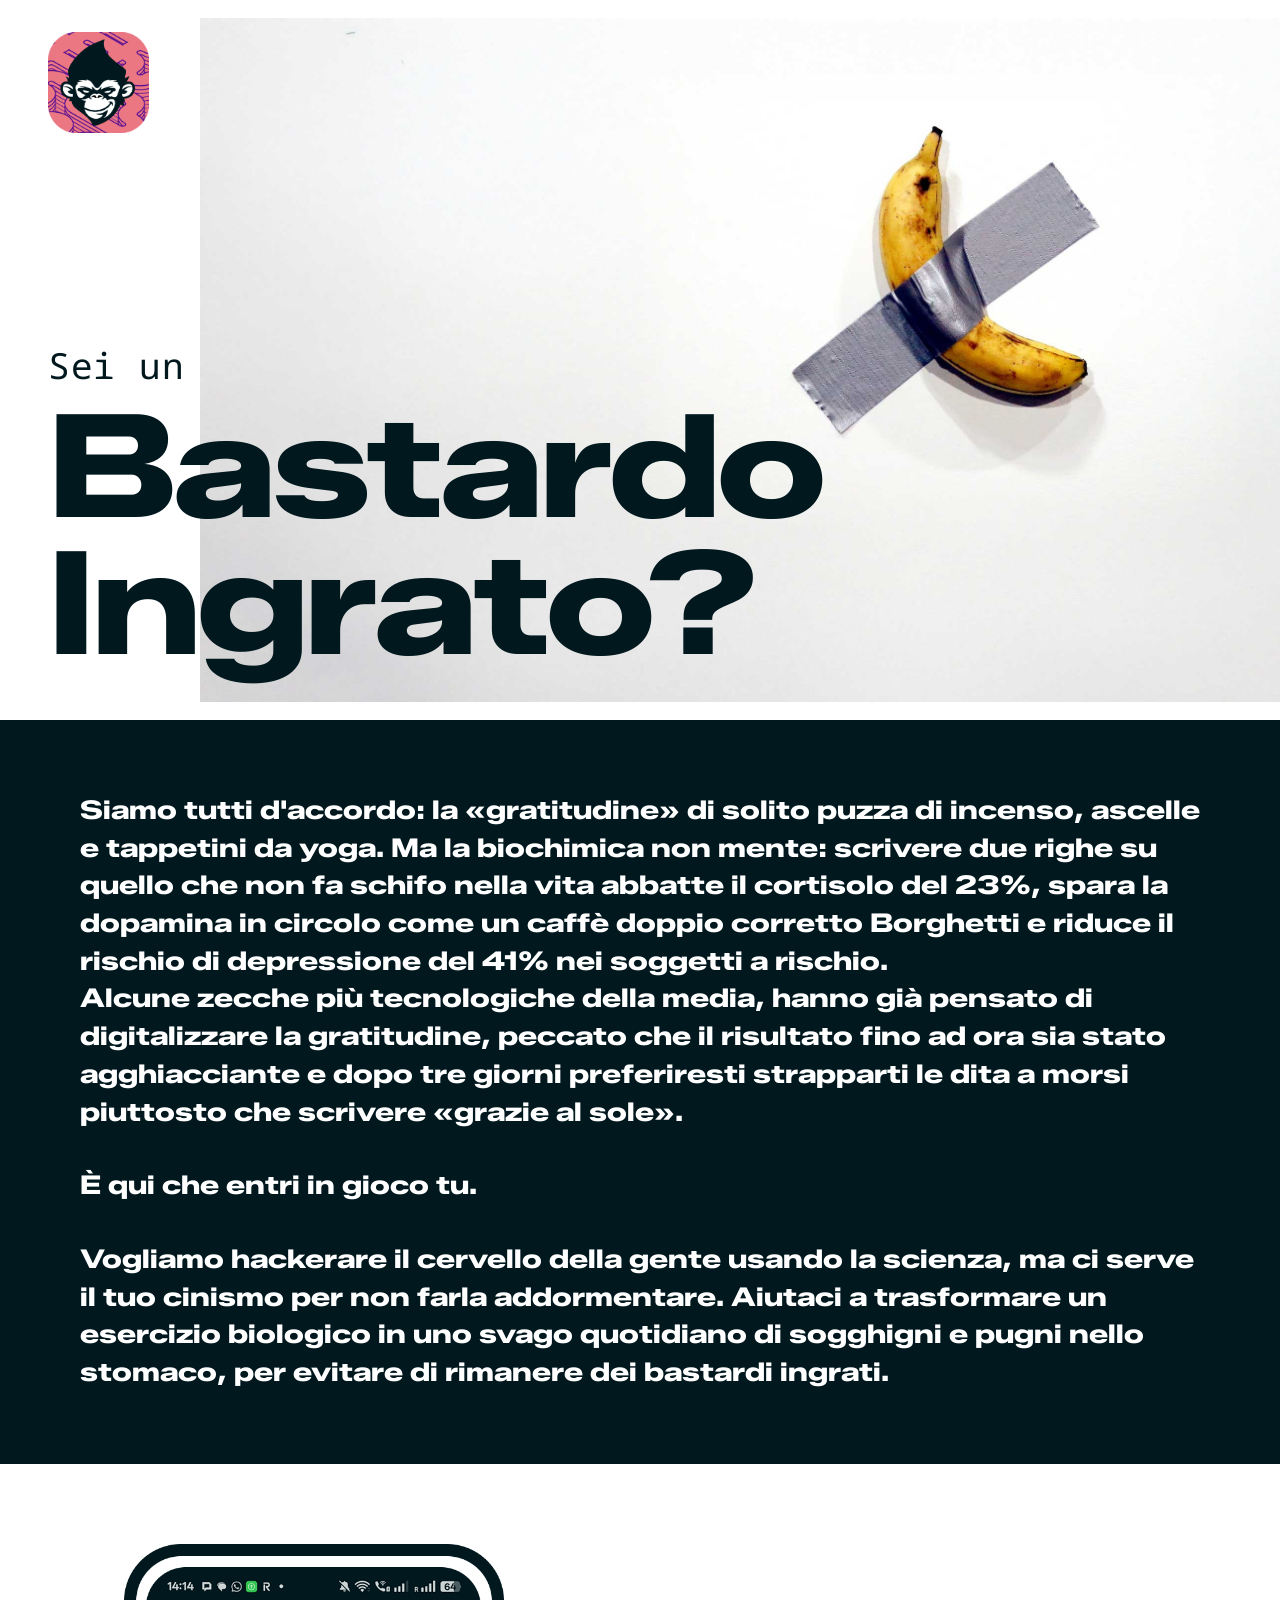
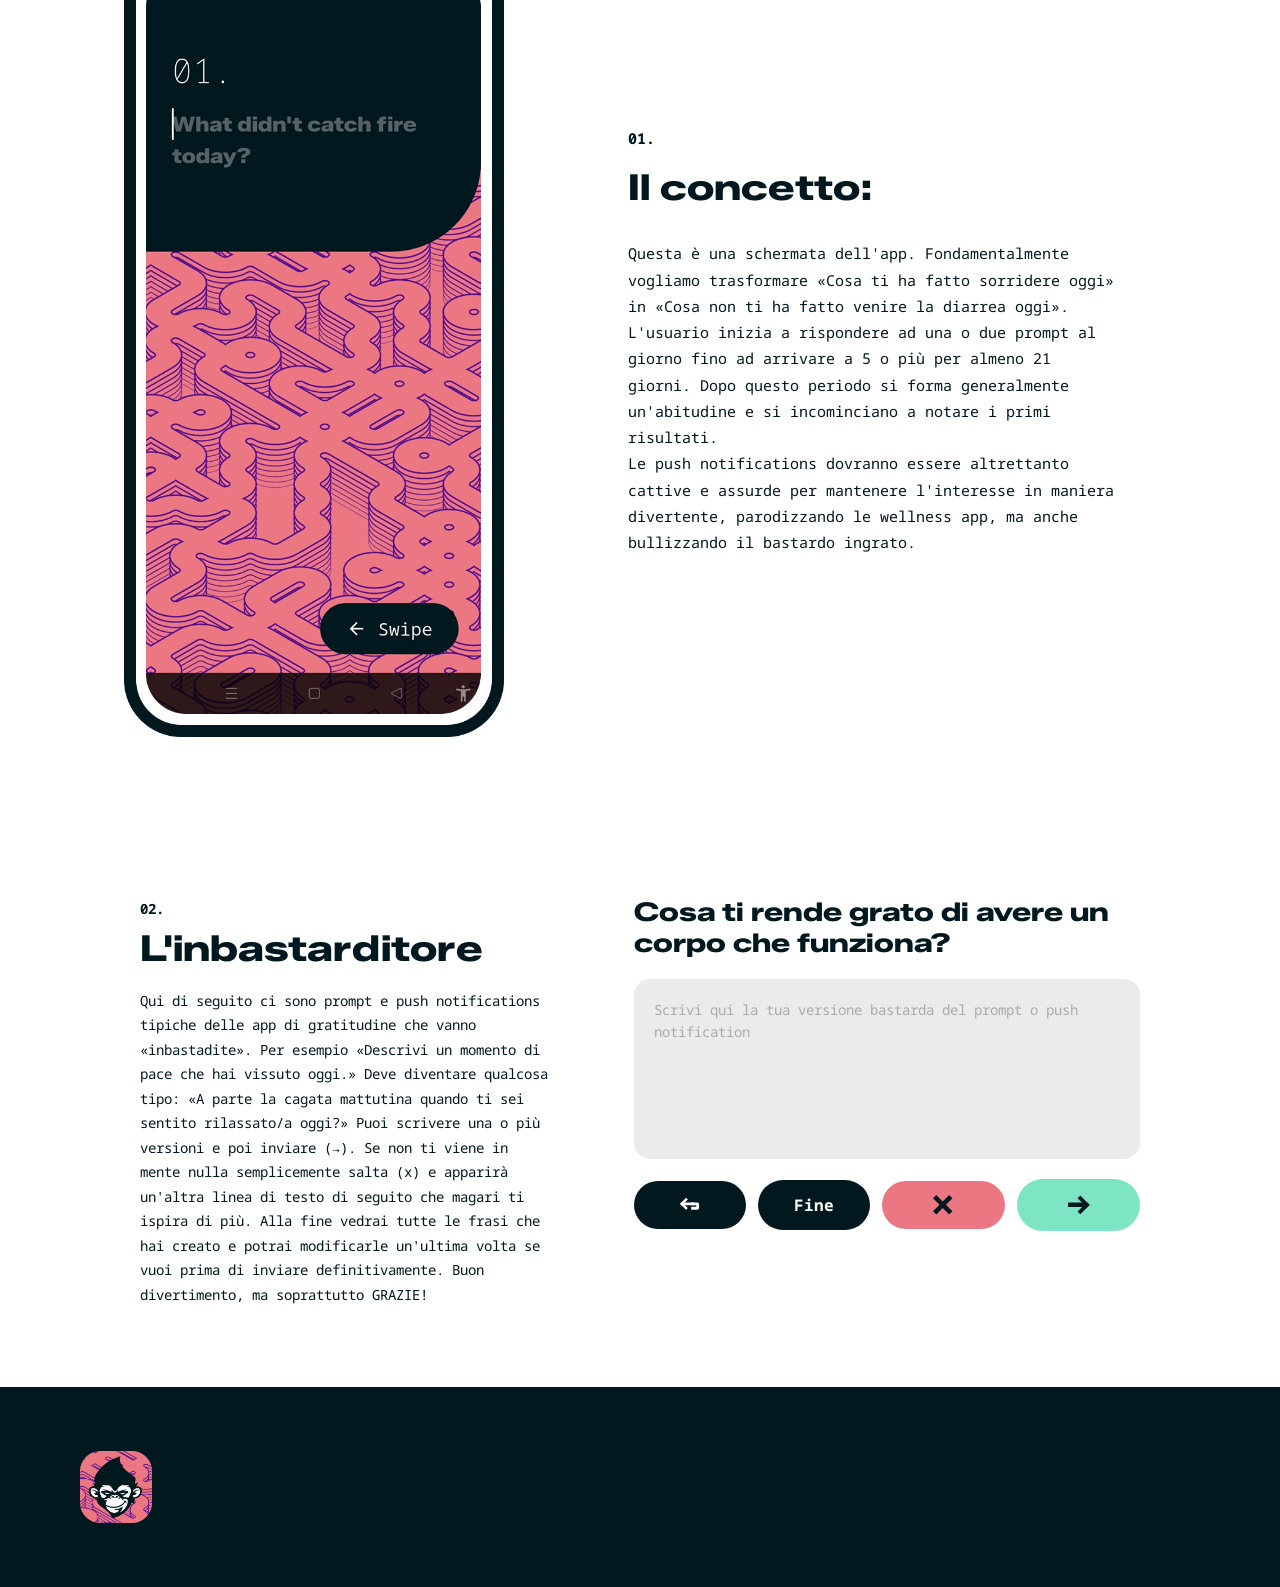
==== bastard/index.html @ b3171bf8 "Increase mobile hero copy size by 25% Co-Authored-By: Claude Sonnet 4.6 <noreply@anthropic.com>" ====
<!DOCTYPE html>
<html lang="it">
<head>
    <meta charset="UTF-8">
    <meta name="viewport" content="width=device-width, initial-scale=1.0">
    <title>Bastardo Ingrato</title>
    <meta name="description" content="Sei un Bastardo Ingrato? Scopri l'app che hackera la gratitudine.">
    <style>
        @font-face {
            font-family: 'ZalandoSansExpanded';
            src: url('assets/fonts/ZalandoSansExpanded-ExtraBold.ttf') format('truetype');
            font-weight: 800;
            font-style: normal;
            font-display: swap;
        }

        @font-face {
            font-family: 'NotoSansMono';
            src: url('assets/fonts/NotoSansMono-Variable.ttf') format('truetype');
            font-weight: 100 900;
            font-style: normal;
            font-display: swap;
        }

        *, *::before, *::after {
            margin: 0;
            padding: 0;
            box-sizing: border-box;
        }

        :root {
            --white: #ffffff;
            --dark: #00181e;
            --pink: #eb7783;
            --mint: #7de4c4;
            --purple: #530b92;
            --font-headline: 'ZalandoSansExpanded', 'Arial Black', sans-serif;
            --font-body: 'NotoSansMono', 'Courier New', monospace;
        }

        html {
            font-size: 16px;
            -webkit-font-smoothing: antialiased;
            -moz-osx-font-smoothing: grayscale;
        }

        body {
            font-family: var(--font-body);
            font-weight: 400;
            line-height: 1.6;
            color: var(--dark);
            background: var(--white);
        }

        /* Hero section — full-width banana background */
        .hero {
            position: relative;
            width: 100%;
            aspect-ratio: 16 / 9;
            max-height: 100vh;
            background: var(--white);
            display: flex;
            flex-direction: column;
            justify-content: space-between;
            overflow: hidden;
        }

        .hero-banana {
            position: absolute;
            top: 50%;
            right: 0;
            transform: translateY(-50%);
            height: 95%;
            width: auto;
            object-fit: contain;
            z-index: 1;
        }

        .hero-logo {
            position: relative;
            z-index: 2;
            padding: 32px 48px;
        }

        .logo-icon {
            width: 101px;
            height: 101px;
        }

        .hero-text {
            position: relative;
            z-index: 2;
            padding: 0 48px 48px;
        }

        .hero-text .subtitle {
            font-family: var(--font-body);
            font-size: 36px;
            font-weight: 400;
            letter-spacing: 0.02em;
            margin-bottom: 4px;
            color: var(--dark);
        }

        .hero-text h1 {
            font-family: var(--font-headline);
            font-weight: 800;
            font-size: 144px;
            line-height: 0.95;
            letter-spacing: -0.02em;
            color: var(--dark);
        }

        /* Body text */
        .body-text {
            padding: 72px 80px;
            background: var(--dark);
        }

        .body-text p {
            font-family: var(--font-headline);
            font-size: 26px;
            font-weight: 800;
            line-height: 1.45;
            margin-bottom: 0;
            color: var(--white);
        }

        .body-text p + p {
            margin-top: 0;
        }

        .body-text p.spacer-before {
            margin-top: 36px;
        }

        /* Phone + Concept */
        .phone-concept {
            display: grid;
            grid-template-columns: 45fr 55fr;
            column-gap: 80px;
            padding: 80px;
            align-items: center;
            background: var(--white);
        }

        .phone-mockup {
            display: flex;
            justify-content: center;
        }

        .phone-mockup img {
            width: 100%;
            max-width: 380px;
            display: block;
        }

        .concept-card {
            padding: 0;
        }

        .section-number {
            font-family: var(--font-body);
            font-weight: 700;
            font-size: 18px;
            color: var(--dark);
            margin-bottom: 8px;
        }

        .concept-card h2 {
            font-family: var(--font-headline);
            font-weight: 800;
            font-size: 36px;
            margin-bottom: 24px;
            color: var(--dark);
        }

        .concept-card p {
            font-family: var(--font-body);
            font-size: 15px;
            line-height: 1.75;
            color: var(--dark);
            max-width: 85%;
        }

        /* Bottom cards */
        .bottom-cards {
            display: grid;
            grid-template-columns: 45fr 55fr;
            column-gap: 80px;
            padding: 80px 140px;
            align-items: start;
            background: var(--white);
        }

        .card-imbastarditore h3 {
            font-family: var(--font-headline);
            font-weight: 800;
            font-size: 36px;
            color: var(--dark);
            line-height: 1.1;
            margin-bottom: 20px;
        }

        .card-imbastarditore p {
            font-family: var(--font-body);
            font-size: 14px;
            line-height: 1.75;
            color: var(--dark);
        }

        .card-profumo h3 {
            font-family: var(--font-headline);
            font-weight: 800;
            font-size: 26px;
            color: var(--dark);
            line-height: 1.2;
            margin-bottom: 20px;
        }

        .mock-input {
            background: #ebebeb;
            border-radius: 16px;
            height: 180px;
            margin-bottom: 20px;
            width: 100%;
            border: none;
            outline: none;
            resize: none;
            padding: 20px;
            font-family: var(--font-body);
            font-size: 14px;
            line-height: 1.6;
            color: var(--dark);
            display: block;
        }

        .mock-input::placeholder {
            color: #aaa;
        }

        .button-row {
            display: flex;
            gap: 12px;
            align-items: center;
            width: 100%;
        }

        .pill {
            border-radius: 50px;
            padding: 14px 28px;
            font-family: var(--font-body);
            font-size: 16px;
            font-weight: 700;
            border: none;
            cursor: pointer;
            display: flex;
            align-items: center;
            justify-content: center;
            min-height: 48px;
            transition: opacity 0.1s ease;
        }

        .pill:active {
            opacity: 0.7;
        }

        .pill-fine, .pill-back {
            background: var(--dark);
            color: var(--white);
            flex: 100 1 0;
        }

        .pill-back img {
            filter: brightness(0) invert(1);
            height: 48px;
        }

        .pill-skip {
            background: var(--pink);
            color: var(--white);
            flex: 120 1 0;
        }

        .pill-next {
            background: var(--mint);
            color: var(--dark);
            flex: 120 1 0;
        }

        .pill img {
            height: 20px;
            width: auto;
            display: block;
        }

        .pill-next img {
            height: 24px;
        }

        /* Review overlay */
        .review-overlay {
            position: fixed;
            inset: 0;
            z-index: 100;
            background: var(--white);
            display: flex;
            flex-direction: column;
            animation: slideUp 0.35s cubic-bezier(0.4, 0, 0.2, 1);
        }

        @keyframes slideUp {
            from { transform: translateY(100%); }
            to { transform: translateY(0); }
        }

        .review-header {
            padding: 40px 32px 24px;
            border-bottom: 1px solid #eee;
            flex-shrink: 0;
        }

        .review-header h2 {
            font-family: var(--font-headline);
            font-weight: 800;
            font-size: 28px;
            color: var(--dark);
            margin-bottom: 20px;
        }

        .name-input {
            width: 100%;
            border: none;
            border-bottom: 2px solid var(--dark);
            padding: 12px 0;
            font-family: var(--font-body);
            font-size: 16px;
            color: var(--dark);
            background: transparent;
            outline: none;
        }

        .name-input::placeholder {
            color: #aaa;
        }

        .review-body {
            flex: 1;
            overflow-y: auto;
            padding: 24px 32px;
            -webkit-overflow-scrolling: touch;
        }

        .review-item {
            margin-bottom: 36px;
        }

        .review-item label {
            display: block;
            font-family: var(--font-body);
            font-size: 11px;
            color: #999;
            margin-bottom: 8px;
            text-transform: uppercase;
            letter-spacing: 0.05em;
        }

        .review-item textarea {
            width: 100%;
            border: none;
            border-bottom: 1px solid #ddd;
            padding: 8px 0;
            font-family: var(--font-body);
            font-size: 15px;
            line-height: 1.6;
            color: var(--dark);
            background: transparent;
            resize: none;
            outline: none;
            overflow: hidden;
        }

        .review-footer {
            padding: 16px 32px 40px;
            border-top: 1px solid #eee;
            flex-shrink: 0;
        }

        .submit-all {
            width: 100%;
            background: var(--dark);
            color: var(--white);
            font-family: var(--font-body);
            font-size: 16px;
            font-weight: 700;
            padding: 18px;
            border-radius: 50px;
            border: none;
            cursor: pointer;
            transition: opacity 0.1s ease;
        }

        .submit-all:active {
            opacity: 0.7;
        }

        .review-thanks {
            display: flex;
            flex-direction: column;
            align-items: center;
            justify-content: center;
            height: 100%;
            padding: 48px;
            text-align: center;
        }

        .review-thanks h2 {
            font-family: var(--font-headline);
            font-weight: 800;
            font-size: 48px;
            color: var(--dark);
            margin-bottom: 16px;
        }

        .review-thanks p {
            font-family: var(--font-body);
            font-size: 16px;
            color: var(--dark);
        }

        /* ── Mobile ──────────────────────────────── */
        @media (max-width: 768px) {

            /* Hero */
            .hero {
                aspect-ratio: unset;
                height: 100vh;
                height: 100dvh;
                max-height: none;
            }

            .hero-banana {
                right: -40%;
            }

            .hero-logo {
                padding: 20px 24px;
            }

            .logo-icon {
                width: 62px;
                height: 62px;
            }

            .hero-text {
                padding: 0 24px 48px;
            }

            .hero-text .subtitle {
                font-size: 18px;
            }

            .hero-text h1 {
                font-size: 55px;
            }

            /* Body text */
            .body-text {
                padding: 48px 28px;
            }

            .body-text p {
                font-size: 18px;
            }

            .body-text p.spacer-before {
                margin-top: 24px;
            }

            /* Phone + Concept — stack vertically */
            .phone-concept {
                grid-template-columns: 1fr;
                padding: 48px 28px;
                column-gap: 0;
                row-gap: 40px;
            }

            .phone-mockup img {
                max-width: 240px;
            }

            .concept-card h2 {
                font-size: 26px;
                margin-bottom: 16px;
            }

            .concept-card p {
                max-width: 100%;
                font-size: 13px;
            }

            /* Bottom cards — stack vertically */
            .bottom-cards {
                grid-template-columns: 1fr;
                padding: 48px 28px;
                row-gap: 48px;
            }

            .card-imbastarditore h3 {
                font-size: 28px;
            }

            .card-profumo h3 {
                font-size: 20px;
            }

            /* Buttons — distribute evenly */
            .button-row {
                gap: 8px;
            }

            .pill {
                padding: 12px 16px;
                font-size: 14px;
            }

            .pill-fine,
            .pill-back {
                min-width: unset;
                flex: 1;
            }

            .pill-skip,
            .pill-next {
                width: unset;
                flex: 1;
            }

            .pill-back img,
            .pill-next img {
                height: 18px;
            }

            .pill-skip img {
                height: 14px;
            }

            /* Footer */
            footer {
                padding: 40px 28px;
                justify-content: center !important;
            }

            footer .logo-icon {
                width: 56px;
                height: 56px;
            }
        }

        /* Footer */
        footer {
            background: var(--dark);
            display: flex;
            justify-content: flex-start;
            padding: 64px 80px;
        }

        footer .logo-icon {
            width: 72px;
            height: 72px;
        }
    </style>
</head>
<body>
    <!-- Hero — full-width with banana background -->
    <section class="hero">
        <div class="hero-logo">
            <img src="assets/Ungrateful monkey@3x.png" alt="Bastardo Ingrato" class="logo-icon">
        </div>
        <img src="assets/2661.jpg" alt="" class="hero-banana">
        <div class="hero-text">
            <p class="subtitle">Sei un</p>
            <h1>Bastardo<br>Ingrato?</h1>
        </div>
    </section>

    <!-- Body text -->
    <section class="body-text">
        <p>Siamo tutti d'accordo: la «gratitudine» di solito puzza di incenso, ascelle e tappetini da yoga. Ma la biochimica non mente: scrivere due righe su quello che non fa schifo nella vita abbatte il cortisolo del 23%, spara la dopamina in circolo come un caffè doppio corretto Borghetti e riduce il rischio di depressione del 41% nei soggetti a rischio.</p>
        <p>Alcune zecche più tecnologiche della media, hanno già pensato di digitalizzare la gratitudine, peccato che il risultato fino ad ora sia stato agghiacciante e dopo tre giorni preferiresti strapparti le dita a morsi piuttosto che scrivere «grazie al sole».</p>
        <p class="spacer-before">È qui che entri in gioco tu.</p>
        <p class="spacer-before">Vogliamo hackerare il cervello della gente usando la scienza, ma ci serve il tuo cinismo per non farla addormentare. Aiutaci a trasformare un esercizio biologico in uno svago quotidiano di sogghigni e pugni nello stomaco, per evitare di rimanere dei bastardi ingrati.</p>
    </section>

    <!-- Phone + Concept -->
    <section class="phone-concept">
        <div class="phone-mockup">
            <img src="assets/phone.png" alt="App Bastardo Ingrato">
        </div>
        <div class="concept-card">
            <p class="section-number">01.</p>
            <h2>Il concetto:</h2>
            <p>Questa è una schermata dell'app. Fondamentalmente vogliamo trasformare «Cosa ti ha fatto sorridere oggi» in «Cosa non ti ha fatto venire la diarrea oggi». L'usuario inizia a rispondere ad una o due prompt al giorno fino ad arrivare a 5 o più per almeno 21 giorni. Dopo questo periodo si forma generalmente un'abitudine e si incominciano a notare i primi risultati.<br>Le push notifications dovranno essere altrettanto cattive e assurde per mantenere l'interesse in maniera divertente, parodizzando le wellness app, ma anche bullizzando il bastardo ingrato.</p>
        </div>
    </section>

    <!-- Bottom cards -->
    <section class="bottom-cards">
        <div class="card-imbastarditore">
            <p class="section-number">02.</p>
            <h3>L'inbastarditore</h3>
            <p>Qui di seguito ci sono prompt e push notifications tipiche delle app di gratitudine che vanno «inbastadite». Per esempio «Descrivi un momento di pace che hai vissuto oggi.» Deve diventare qualcosa tipo: «A parte la cagata mattutina quando ti sei sentito rilassato/a oggi?» Puoi scrivere una o più versioni e poi inviare (→). Se non ti viene in mente nulla semplicemente salta (x) e apparirà un'altra linea di testo di seguito che magari ti ispira di più. Alla fine vedrai tutte le frasi che hai creato e potrai modificarle un'ultima volta se vuoi prima di inviare definitivamente. Buon divertimento, ma soprattutto GRAZIE!</p>
        </div>
        <div class="card-profumo">
            <h3 id="prompt-heading">Quale profumo ti evoca un bel ricordo?</h3>
            <textarea class="mock-input" placeholder="Scrivi qui la tua versione bastarda del prompt o push notification"></textarea>
            <div class="button-row">
                <button class="pill pill-back"><img src="assets/back.svg" alt="Indietro"></button>
                <button class="pill pill-fine">Fine</button>
                <button class="pill pill-skip"><img src="assets/x.svg" alt="Salta"></button>
                <button class="pill pill-next"><img src="assets/arrow.svg" alt="Invia"></button>
            </div>
        </div>
    </section>

    <!-- Footer -->
    <footer>
        <img src="assets/Ungrateful monkey@3x.png" alt="Bastardo Ingrato" class="logo-icon">
    </footer>
    <!-- Review overlay -->
    <div id="review-overlay" class="review-overlay" style="display:none">
        <div class="review-header">
            <h2>Le tue risposte</h2>
            <input type="text" id="user-name" class="name-input" placeholder="Il tuo nome" autocomplete="name">
        </div>
        <div class="review-body" id="review-body"></div>
        <div class="review-footer">
            <button id="btn-submit-all" class="submit-all">Invia tutto</button>
        </div>
    </div>

    <script>
        const SUPABASE_URL = 'https://eqavyxuhkdvhnpfytowj.supabase.co';
        const SUPABASE_KEY = 'sb_publishable_D_kB-YFd79qvUL6mhdODuQ_KWMuZwS2';
        const sessionId = crypto.randomUUID();

        const textarea = document.querySelector('.mock-input');
        const btnNext = document.querySelector('.pill-next');
        const btnSkip = document.querySelector('.pill-skip');
        const btnFine = document.querySelector('.pill-fine');
        const btnBack = document.querySelector('.pill-back');
        const heading = document.getElementById('prompt-heading');
        const overlay = document.getElementById('review-overlay');

        const prompts = [
            'Cosa ti ha fatto sorridere oggi?',
            'Di cosa sei più orgoglioso nella tua vita in questo momento?',
            'Qual è un tuo talento o una tua abilità per cui sei grato?',
            'Qual è la lezione più importante che hai imparato quest\'anno?',
            'Cosa rende la tua casa un posto speciale?',
            'Qual è la parte della tua giornata che preferisci?',
            'Cosa ti dà speranza per il futuro?',
            'Qual è un traguardo che hai raggiunto, anche se piccolo?',
            'Di cosa sei grato riguardo alla tua salute oggi?',
            'Qual è la cosa migliore che ti è successa questa settimana?',
            'Chi è la persona che ti ispira di più?',
            'Quale atto di gentilezza hai ricevuto di recente?',
            'Descrivi un amico che c\'è sempre stato per te.',
            'Cosa apprezzi di più dei tuoi genitori?',
            'Scrivi di qualcuno che ti ha fatto ridere oggi.',
            'Quale conversazione ti ha lasciato una bella sensazione?',
            'Chi è un collega che ti rende il lavoro più facile?',
            'Pensa a un insegnante che ha cambiato la tua prospettiva.',
            'Qual è una qualità che ammiri negli altri e che possiedi anche tu?',
            'Di cosa sei grato nella tua relazione attuale o passata?',
            'Qual è un suono che trovi rilassante?',
            'Descrivi un pasto delizioso che hai mangiato di recente.',
            'Qual è il tuo posto preferito nella natura?',
            'Di cosa sei grato nel clima di oggi?',
            'Quale profumo ti evoca un bel ricordo?',
            'Qual è il libro o il film che ti ha cambiato la vita?',
            'Cosa apprezzi della città o del quartiere in cui vivi?',
            'Qual è un oggetto materiale che possiedi e che ti semplifica la vita?',
            'Di cosa sei grato quando guardi fuori dalla finestra?',
            'Qual è la tua canzone preferita del momento e perché ti rende felice?',
            'Quale errore hai fatto che però ti ha insegnato qualcosa di utile?',
            'Come sei cambiato in meglio negli ultimi cinque anni?',
            'Qual è una sfida che hai superato e che ti ha reso più forte?',
            'Cosa ti piace del tuo lavoro o della tua carriera?',
            'Qual è un vizio o una cattiva abitudine che sei riuscito a cambiare?',
            'Di cosa sei grato nel tuo percorso di crescita personale?',
            'Quale paura sei riuscito ad affrontare recentemente?',
            'Cosa ti rende unico rispetto a chiunque altro?',
            'Qual è una risorsa o uno strumento che ti aiuta a gestire lo stress?',
            'Di quale decisione presa nel passato sei ancora grato oggi?',
            'Cosa hai apprezzato della tua tazza di caffè o tè stamattina?',
            'Di quale comfort moderno non potresti fare a meno?',
            'Qual è stata la cosa più bella che hai visto mentre andavi al lavoro?',
            'Cosa ti rende grato di avere un corpo che funziona?',
            'Qual è un piccolo piacere quotidiano che dai per scontato?',
            'Descrivi un momento di pace che hai vissuto oggi.',
            'Quale capo d\'abbigliamento ti fa sentire bene quando lo indossi?',
            'Di cosa sei grato riguardo al tuo letto o al tuo riposo?',
            'Qual è un hobby che ti permette di staccare la spina?',
            'Cosa ti fa sentire fortunato di essere vivo proprio in questo momento storico?'
        ];

        for (let i = prompts.length - 1; i > 0; i--) {
            const j = Math.floor(Math.random() * (i + 1));
            [prompts[i], prompts[j]] = [prompts[j], prompts[i]];
        }

        heading.textContent = prompts[0];

        let promptIndex = 0;
        let typing = false;
        const submittedTexts = new Map();

        function typewriter(text, speed = 20) {
            if (typing) return;
            typing = true;
            heading.textContent = '';
            let i = 0;
            const interval = setInterval(() => {
                heading.textContent += text[i++];
                if (i >= text.length) {
                    clearInterval(interval);
                    typing = false;
                }
            }, speed);
        }

        function advancePrompt() {
            promptIndex = (promptIndex + 1) % prompts.length;
            typewriter(prompts[promptIndex]);
        }

        function autoResize(el) {
            el.style.height = 'auto';
            el.style.height = el.scrollHeight + 'px';
        }

        btnNext.addEventListener('click', () => {
            const text = textarea.value.trim();
            if (!text) return;
            submittedTexts.set(promptIndex, text);
            textarea.value = '';
            advancePrompt();
        });

        btnSkip.addEventListener('click', () => {
            textarea.value = '';
            advancePrompt();
        });

        btnBack.addEventListener('click', () => {
            if (promptIndex === 0) return;
            promptIndex--;
            textarea.value = submittedTexts.get(promptIndex) || '';
            typewriter(prompts[promptIndex]);
        });

        btnFine.addEventListener('click', () => {
            const currentText = textarea.value.trim();
            if (currentText) submittedTexts.set(promptIndex, currentText);
            if (submittedTexts.size === 0) return;

            const reviewBody = document.getElementById('review-body');
            reviewBody.innerHTML = '';

            for (const [index, text] of submittedTexts) {
                const item = document.createElement('div');
                item.className = 'review-item';
                item.dataset.index = index;
                item.innerHTML = `<label>${prompts[index]}</label><textarea rows="2">${text}</textarea>`;
                reviewBody.appendChild(item);
            }

            overlay.style.display = 'flex';

            requestAnimationFrame(() => {
                reviewBody.querySelectorAll('textarea').forEach(ta => {
                    autoResize(ta);
                    ta.addEventListener('input', () => autoResize(ta));
                });
            });
        });

        document.getElementById('btn-submit-all').addEventListener('click', async () => {
            const name = document.getElementById('user-name').value.trim();
            const items = document.querySelectorAll('.review-item');

            await Promise.all(Array.from(items).map(item => {
                const index = parseInt(item.dataset.index);
                const text = item.querySelector('textarea').value.trim();
                return fetch(`${SUPABASE_URL}/rest/v1/Bastard%20Submissions`, {
                    method: 'POST',
                    headers: {
                        'Content-Type': 'application/json',
                        'apikey': SUPABASE_KEY,
                        'Authorization': `Bearer ${SUPABASE_KEY}`,
                        'Prefer': 'return=minimal'
                    },
                    body: JSON.stringify({ text, name, prompt: prompts[index], session_id: sessionId })
                });
            }));

            overlay.innerHTML = `
                <div class="review-thanks">
                    <h2>Grazie!</h2>
                    <p>Le tue risposte sono state inviate.</p>
                </div>`;
        });
    </script>
</body>
</html>
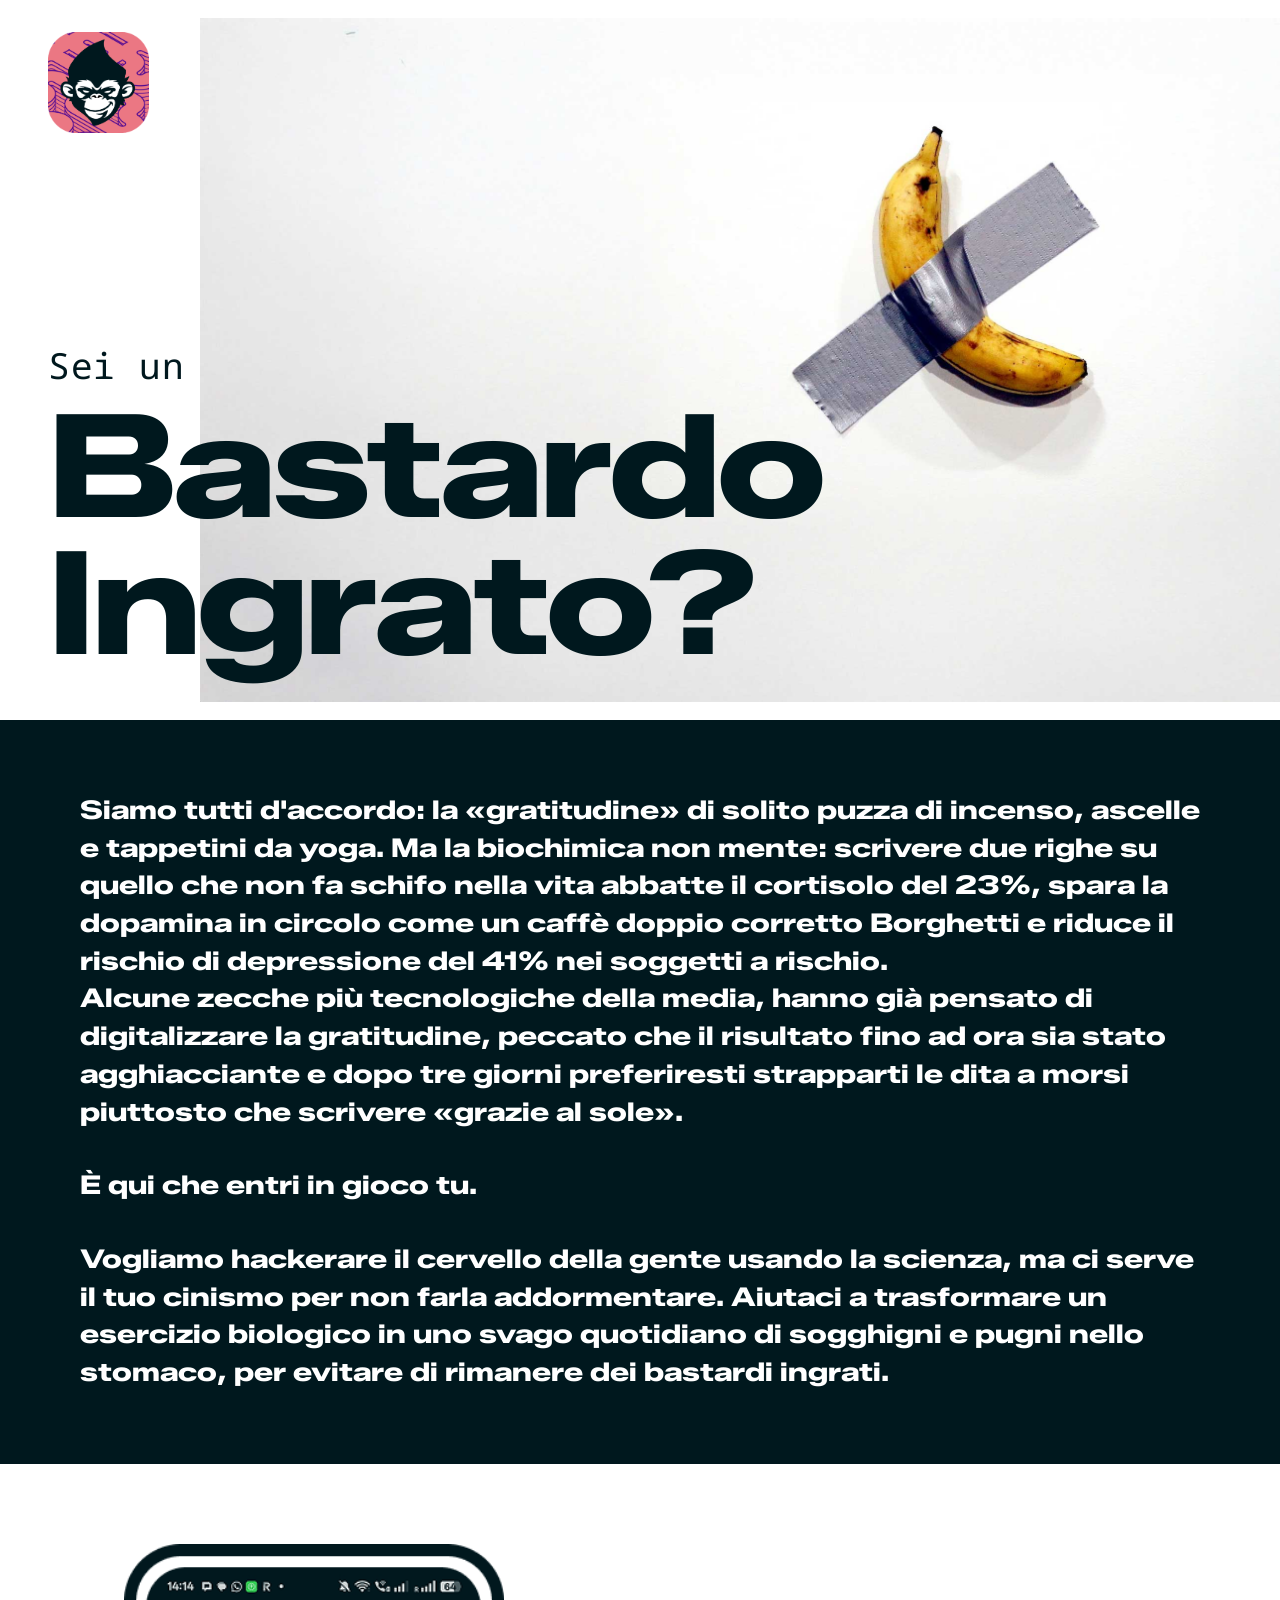
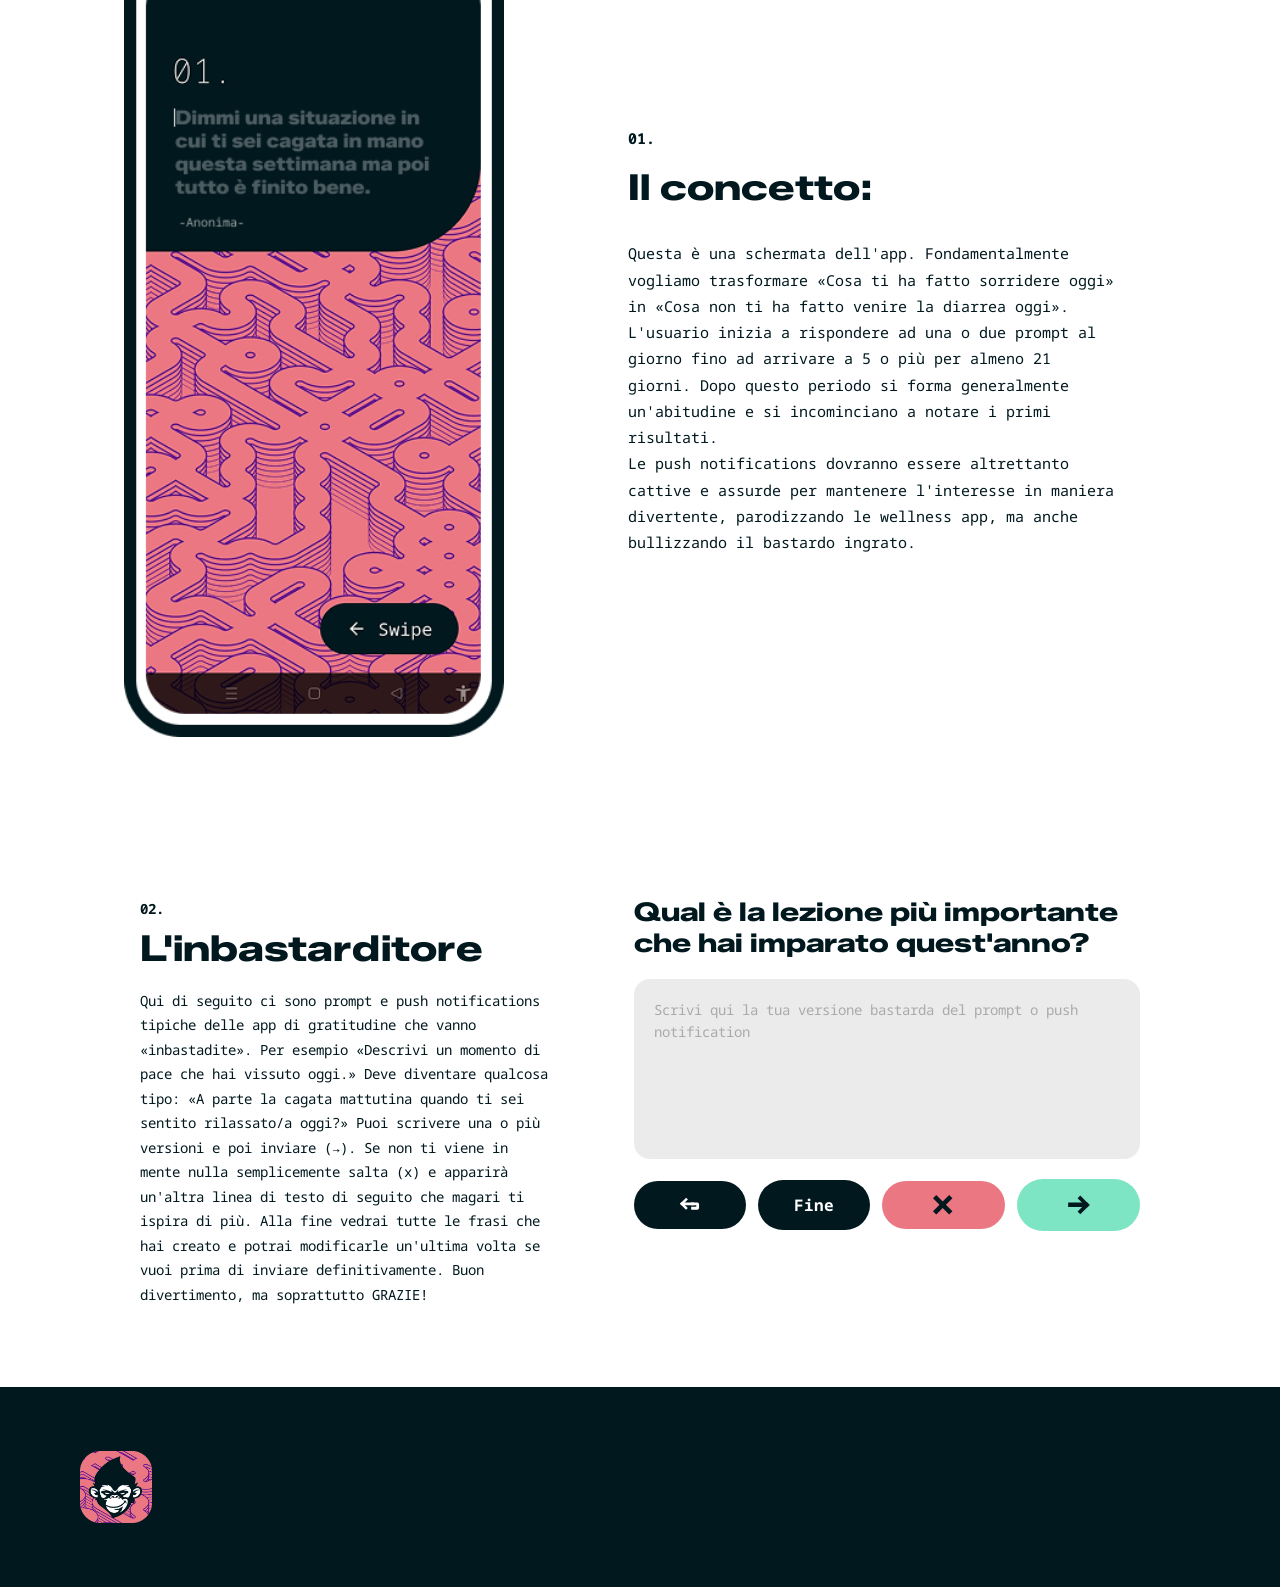
==== commit 6d638762: "Swap phone mockup for Italian version Co-Authored-By: Claude Sonnet 4.6 <noreply@anthropic.com>" ====
--- a/bastard/index.html
+++ b/bastard/index.html
@@ -595,7 +595,7 @@
     <!-- Phone + Concept -->
     <section class="phone-concept">
         <div class="phone-mockup">
-            <img src="assets/phone.png" alt="App Bastardo Ingrato">
+            <img src="assets/phone ITA.png" alt="App Bastardo Ingrato">
         </div>
         <div class="concept-card">
             <p class="section-number">01.</p>
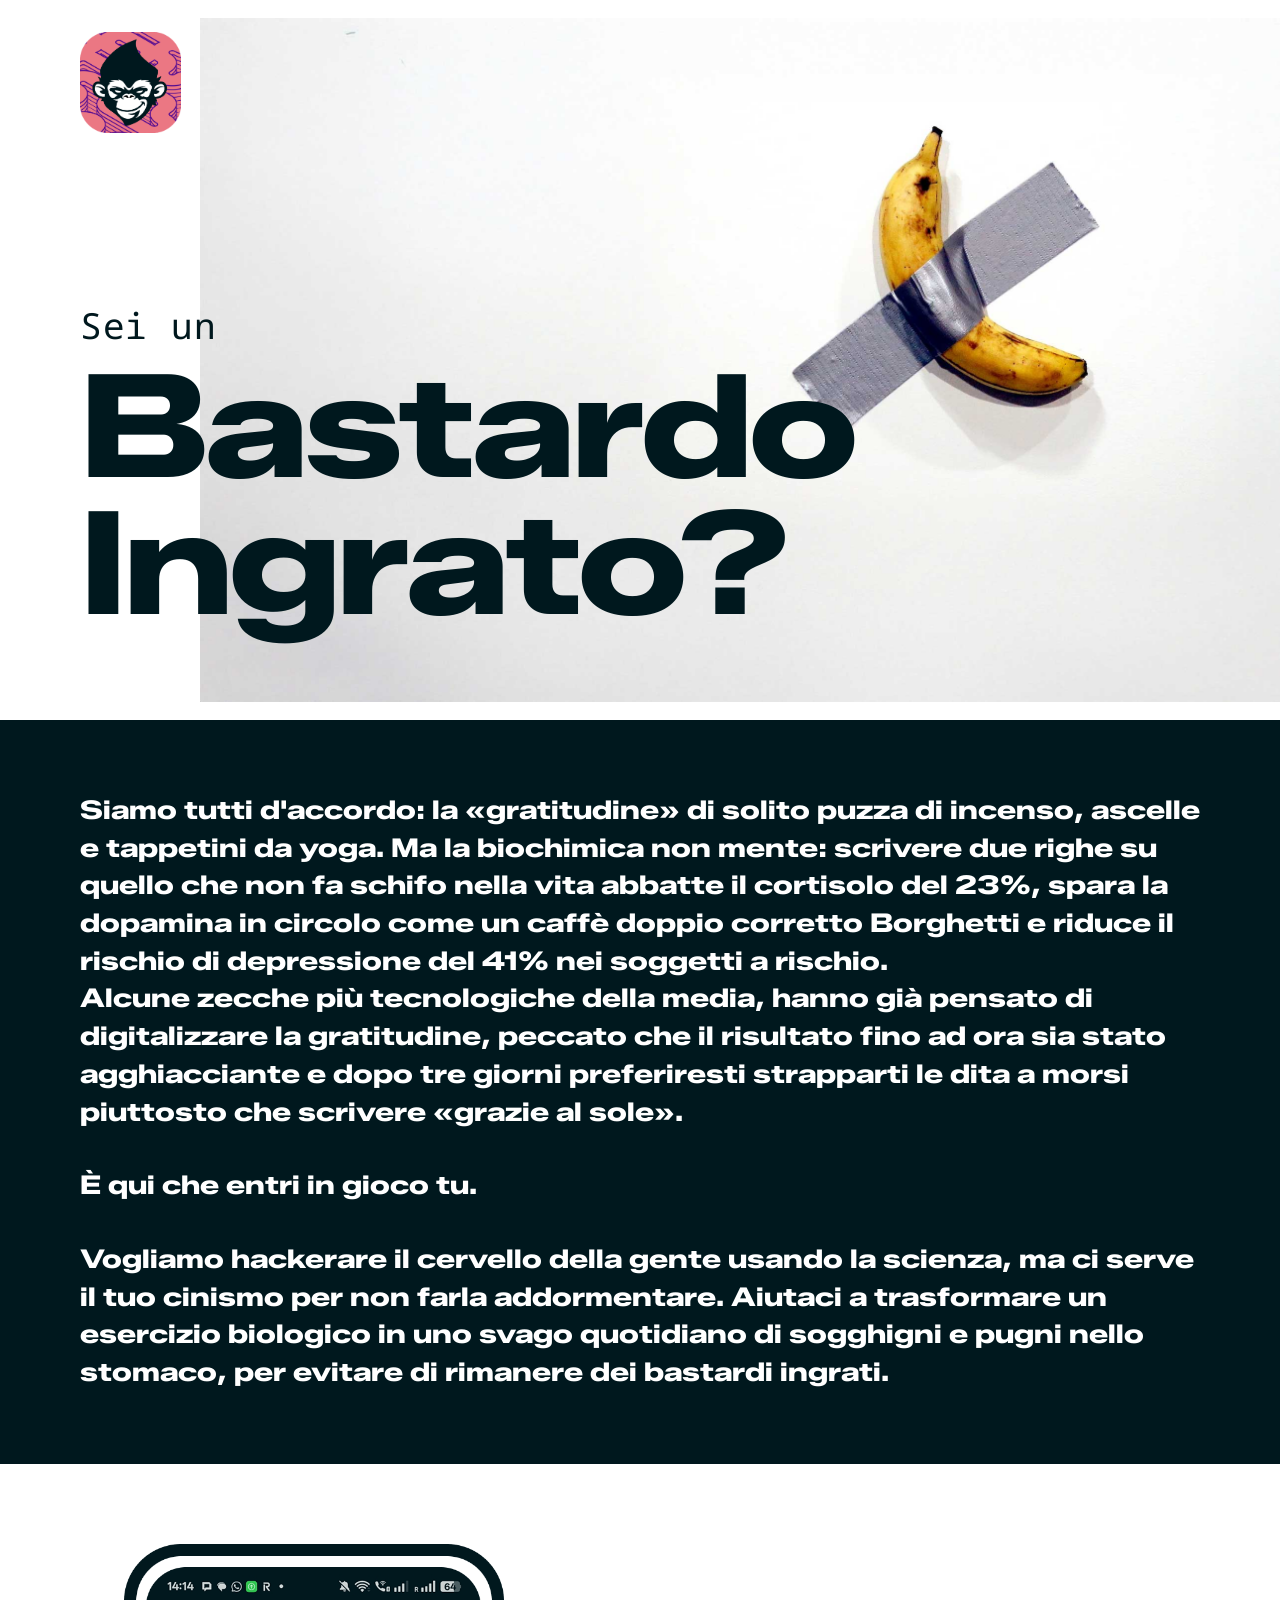
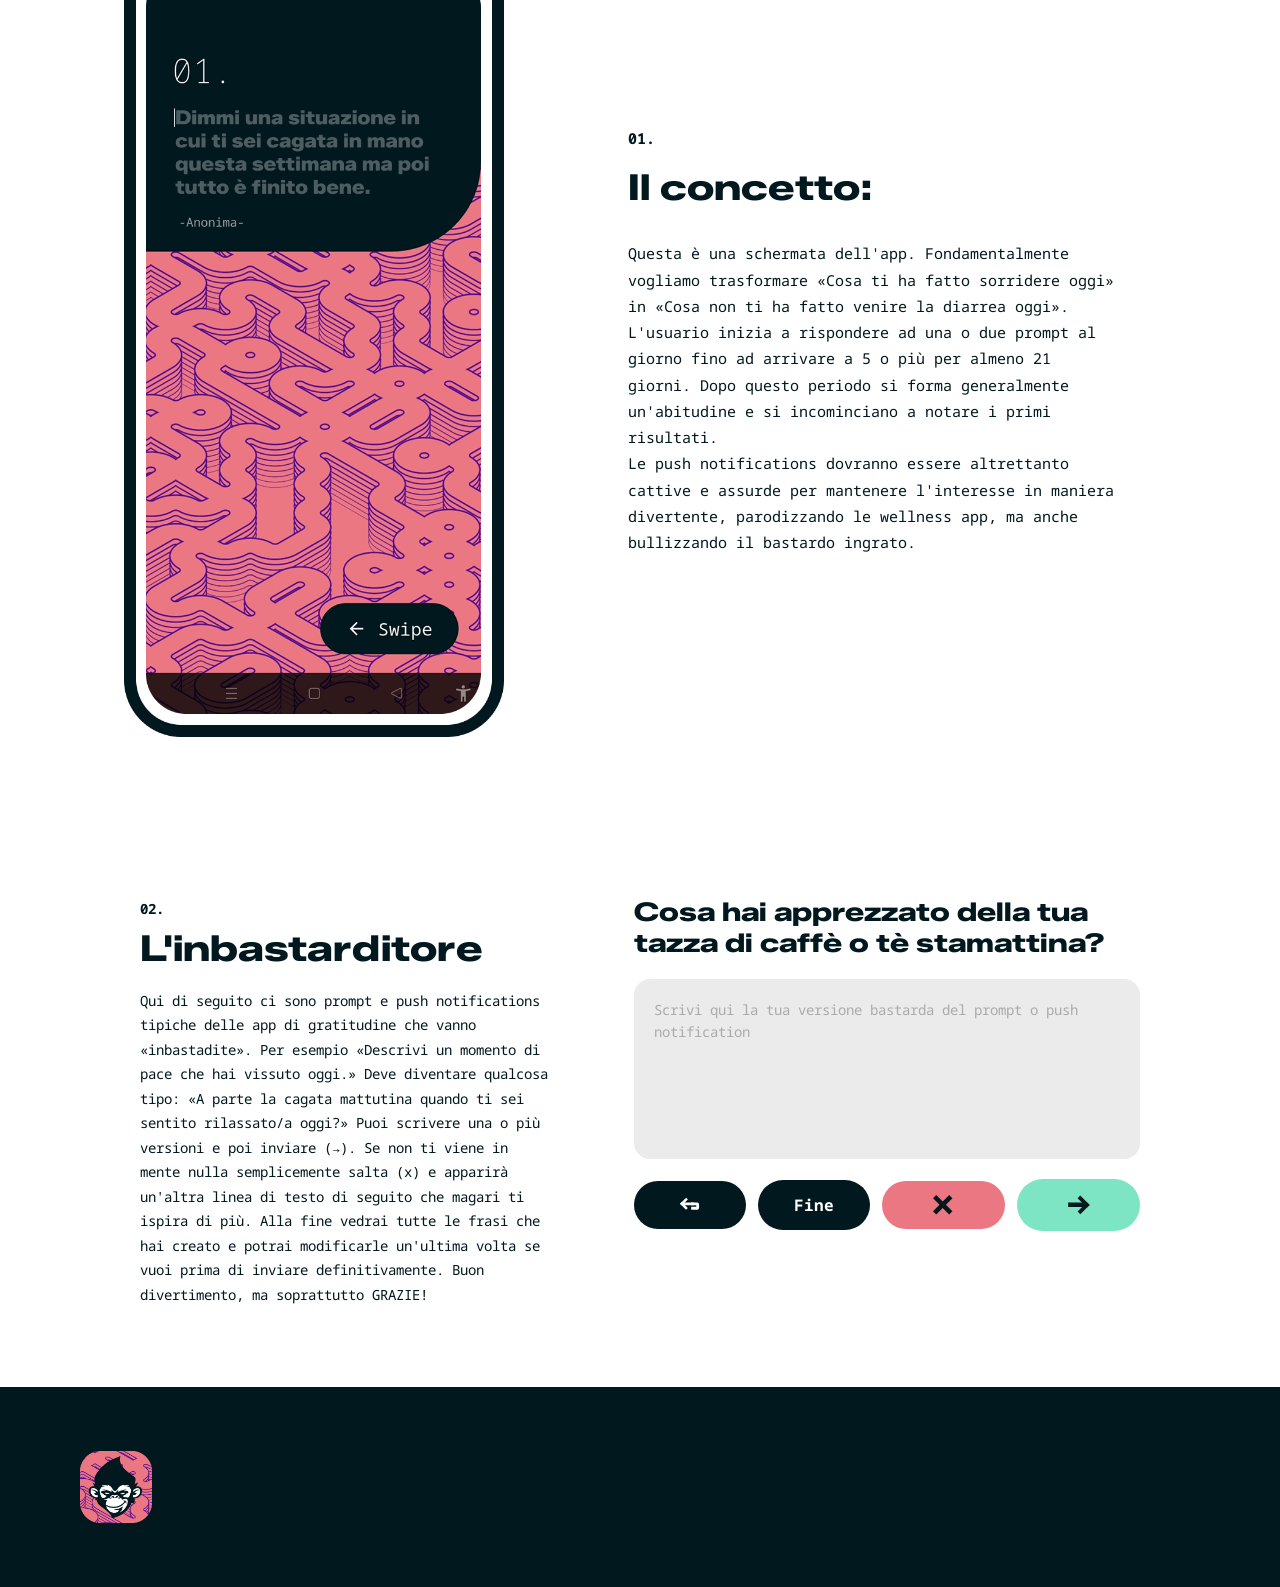
==== commit dda4efc0: "Align hero copy and logo to 80px grid, raise hero copy 40px, update phone ITA Co-Authored-By: Claude" ====
--- a/bastard/index.html
+++ b/bastard/index.html
@@ -79,7 +79,7 @@
         .hero-logo {
             position: relative;
             z-index: 2;
-            padding: 32px 48px;
+            padding: 32px 80px;
         }
 
         .logo-icon {
@@ -90,7 +90,7 @@
         .hero-text {
             position: relative;
             z-index: 2;
-            padding: 0 48px 48px;
+            padding: 0 80px 88px;
         }
 
         .hero-text .subtitle {
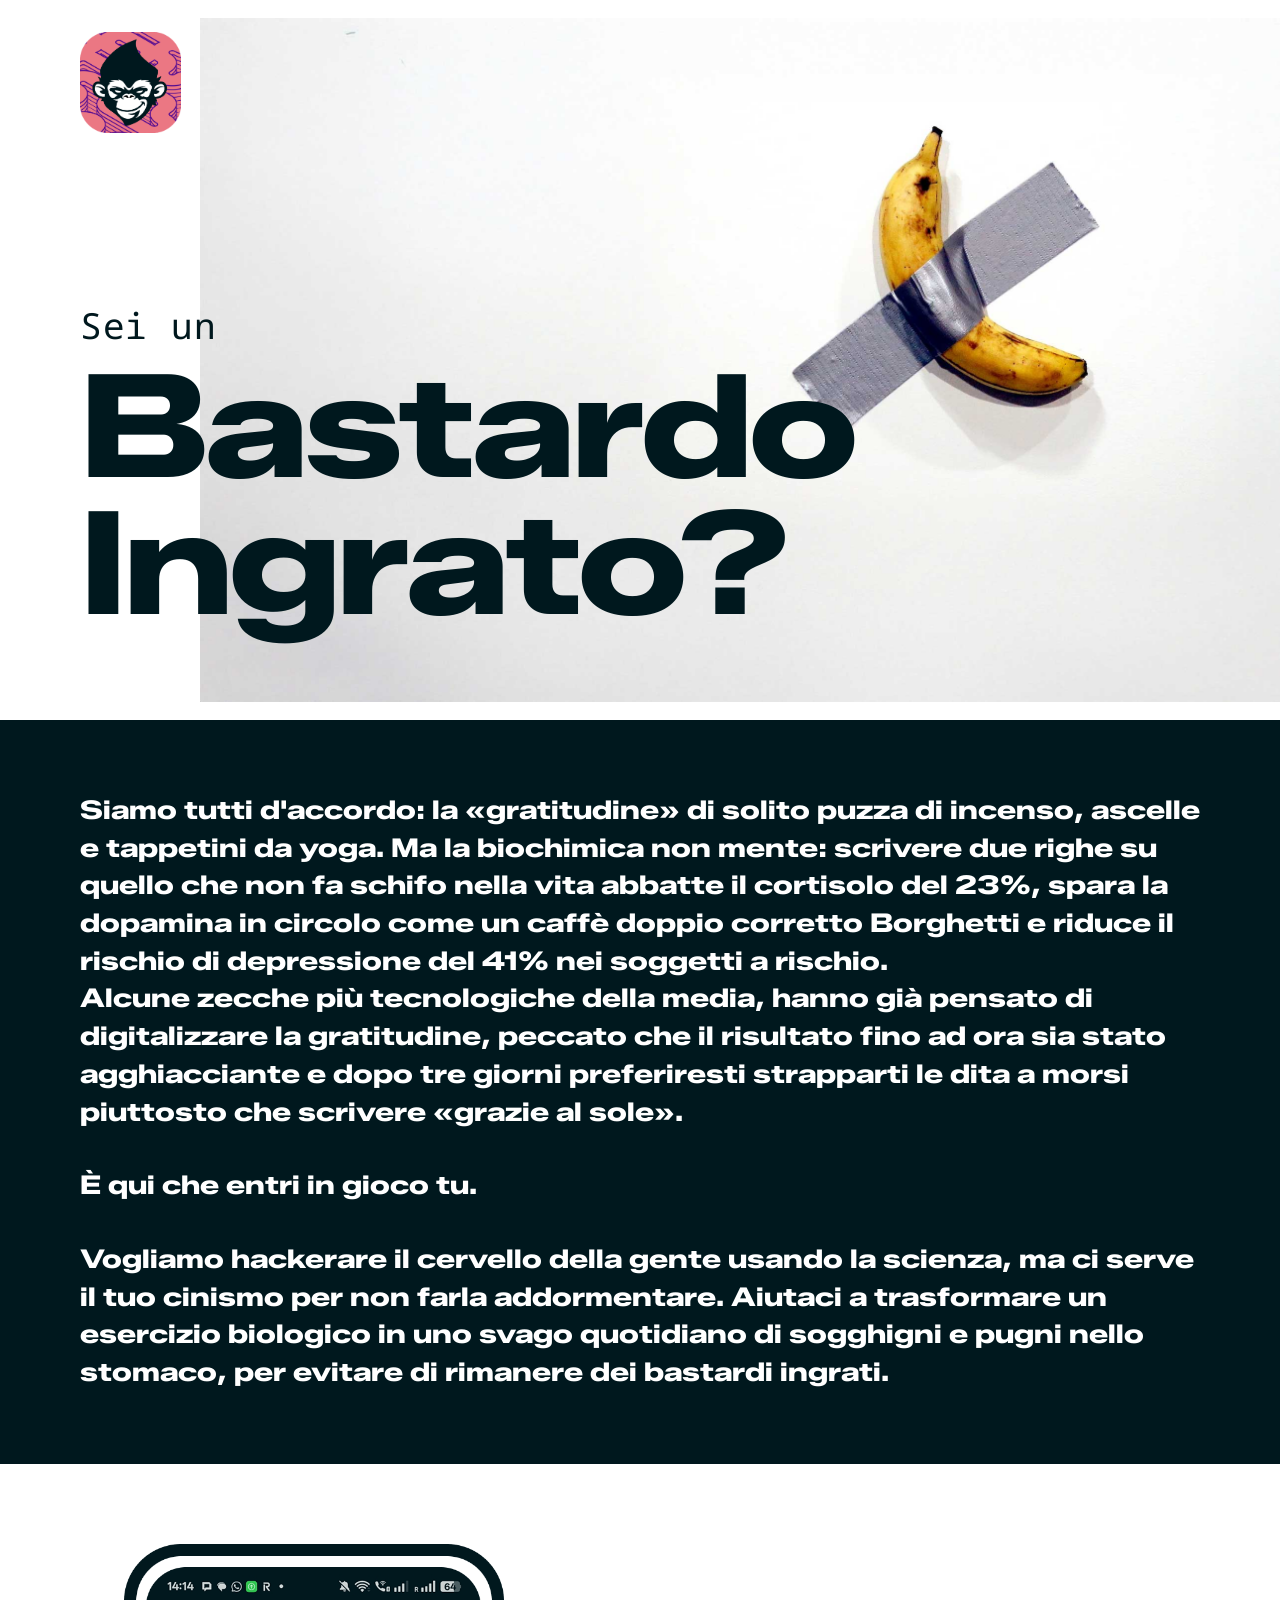
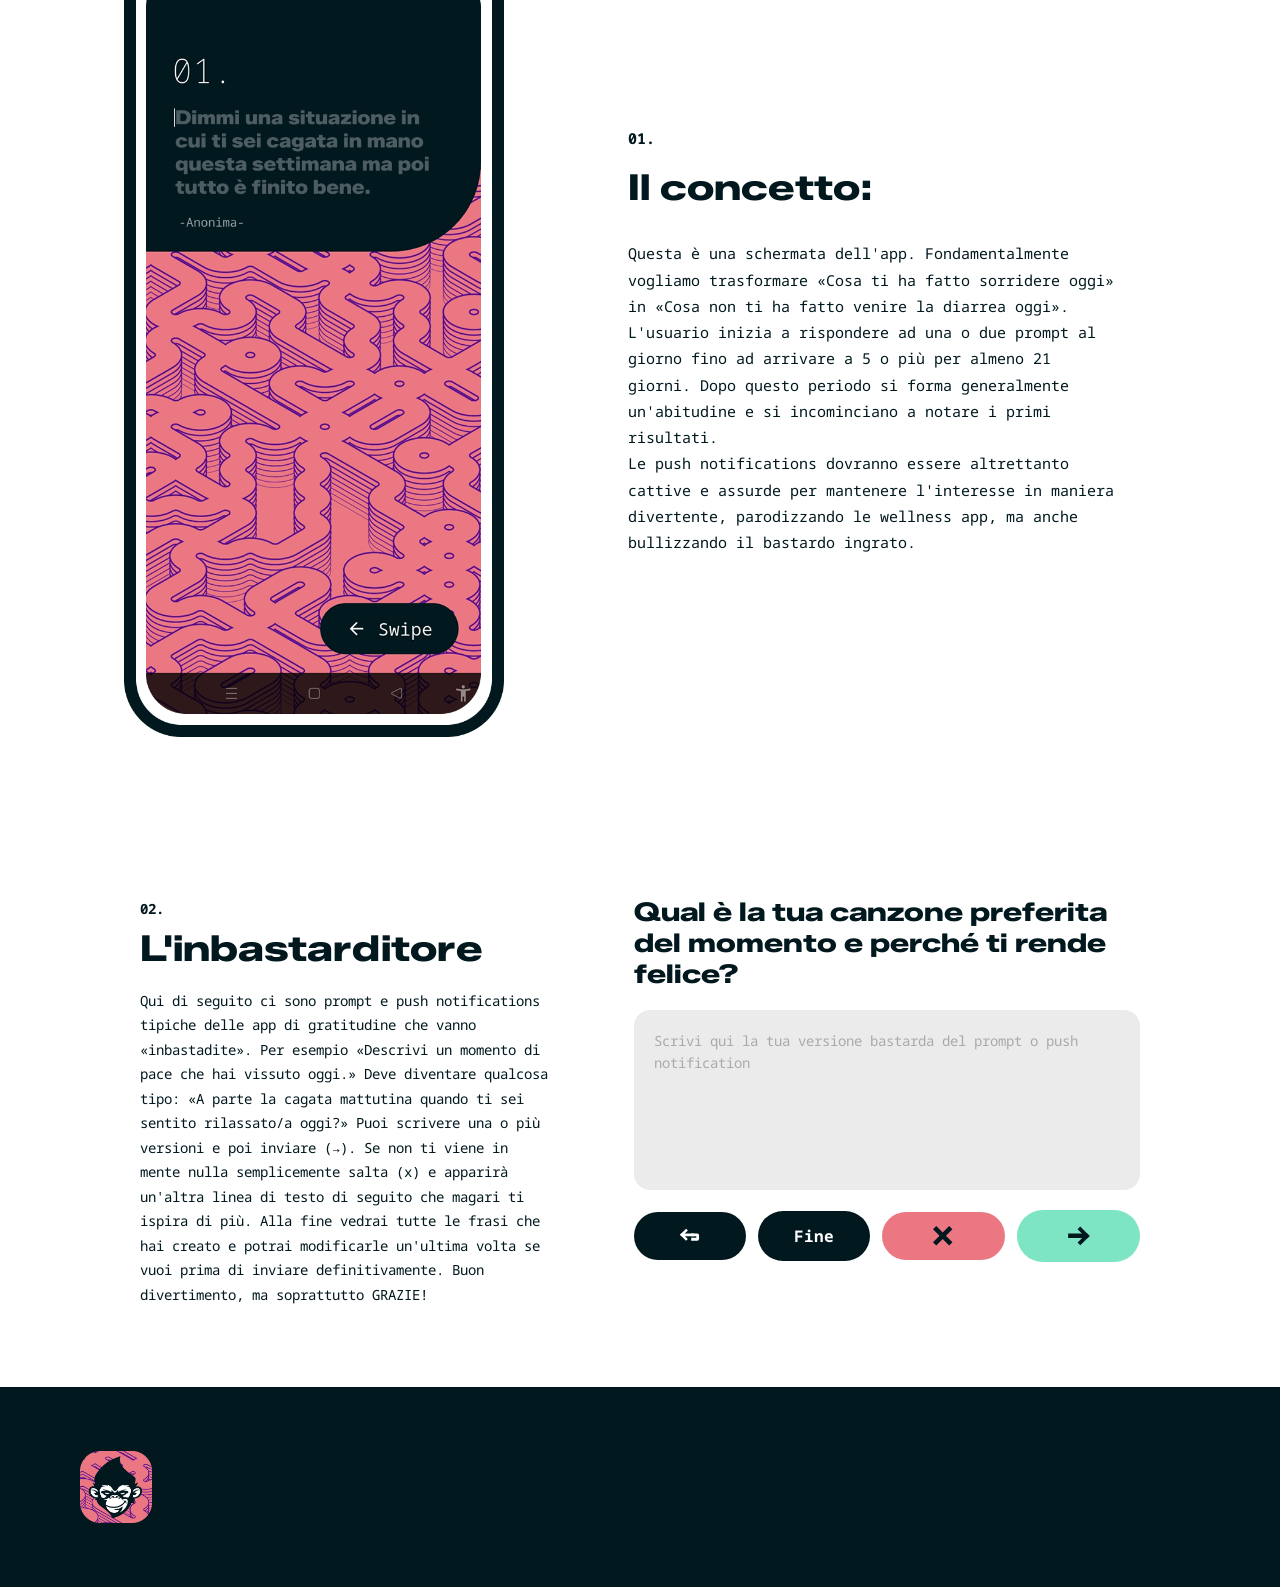
==== commit e9d3e4fb: "Swap phone mockup to higher quality phone ITA 3 export Co-Authored-By: Claude Sonnet 4.6 <noreply@an" ====
--- a/bastard/index.html
+++ b/bastard/index.html
@@ -595,7 +595,7 @@
     <!-- Phone + Concept -->
     <section class="phone-concept">
         <div class="phone-mockup">
-            <img src="assets/phone ITA.png" alt="App Bastardo Ingrato">
+            <img src="assets/phone ITA 3.png" alt="App Bastardo Ingrato">
         </div>
         <div class="concept-card">
             <p class="section-number">01.</p>
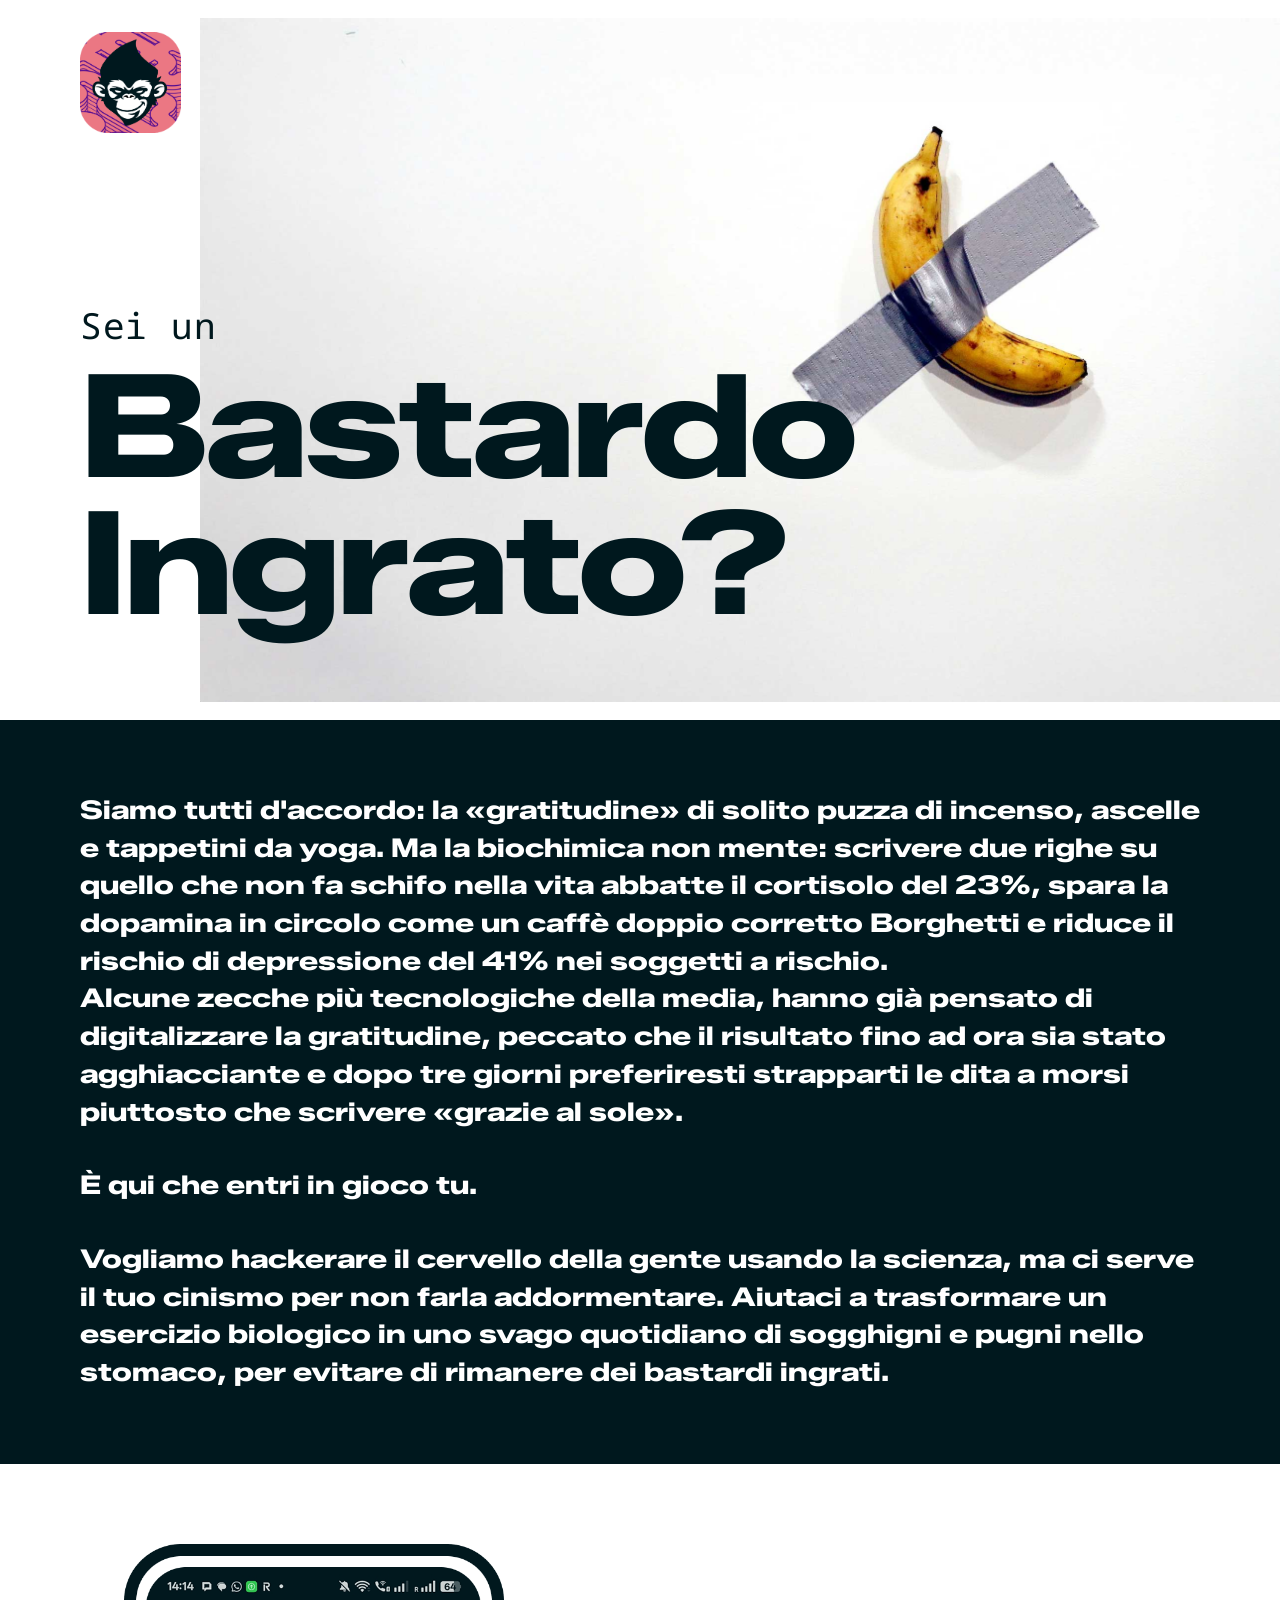
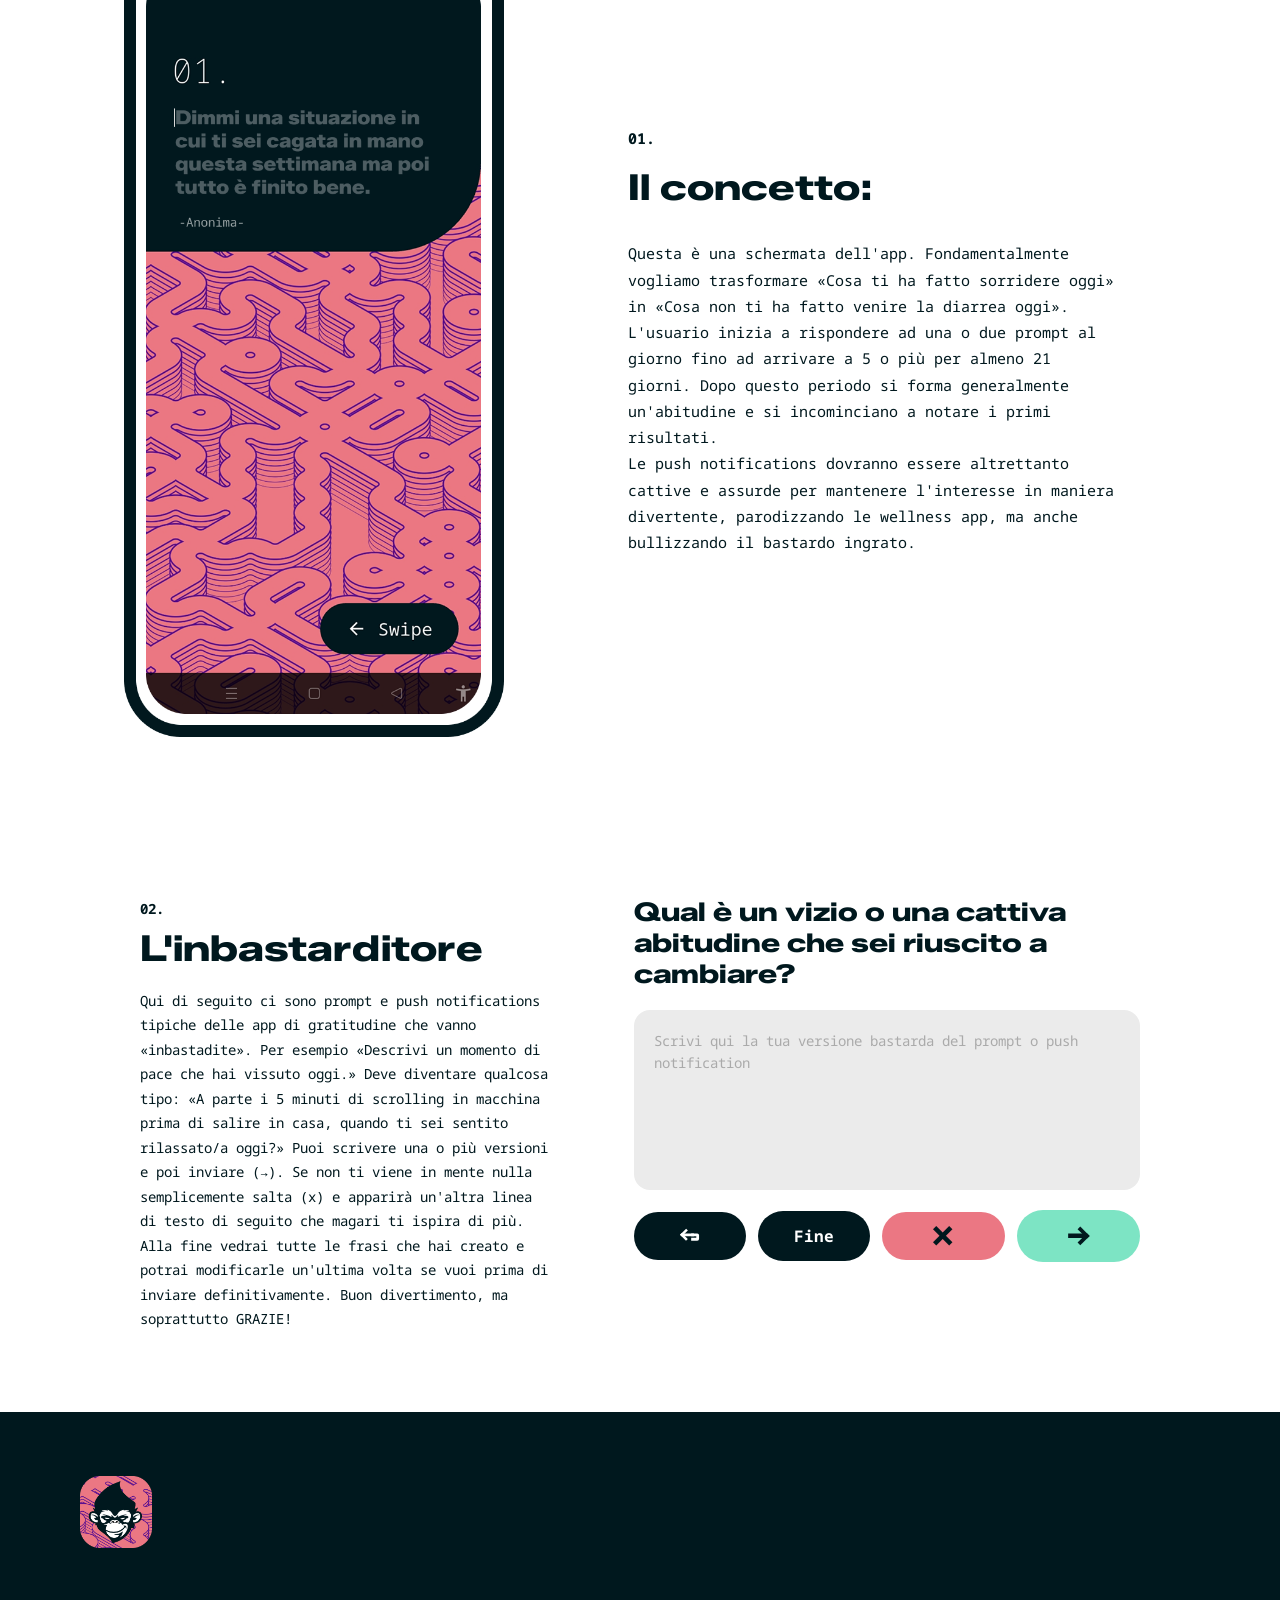
==== commit 34ece974: "Update example copy, remove unused phone mockup files Co-Authored-By: Claude Sonnet 4.6 <noreply@ant" ====
--- a/bastard/index.html
+++ b/bastard/index.html
@@ -609,7 +609,7 @@
         <div class="card-imbastarditore">
             <p class="section-number">02.</p>
             <h3>L'inbastarditore</h3>
-            <p>Qui di seguito ci sono prompt e push notifications tipiche delle app di gratitudine che vanno «inbastadite». Per esempio «Descrivi un momento di pace che hai vissuto oggi.» Deve diventare qualcosa tipo: «A parte la cagata mattutina quando ti sei sentito rilassato/a oggi?» Puoi scrivere una o più versioni e poi inviare (→). Se non ti viene in mente nulla semplicemente salta (x) e apparirà un'altra linea di testo di seguito che magari ti ispira di più. Alla fine vedrai tutte le frasi che hai creato e potrai modificarle un'ultima volta se vuoi prima di inviare definitivamente. Buon divertimento, ma soprattutto GRAZIE!</p>
+            <p>Qui di seguito ci sono prompt e push notifications tipiche delle app di gratitudine che vanno «inbastadite». Per esempio «Descrivi un momento di pace che hai vissuto oggi.» Deve diventare qualcosa tipo: «A parte i 5 minuti di scrolling in macchina prima di salire in casa, quando ti sei sentito rilassato/a oggi?» Puoi scrivere una o più versioni e poi inviare (→). Se non ti viene in mente nulla semplicemente salta (x) e apparirà un'altra linea di testo di seguito che magari ti ispira di più. Alla fine vedrai tutte le frasi che hai creato e potrai modificarle un'ultima volta se vuoi prima di inviare definitivamente. Buon divertimento, ma soprattutto GRAZIE!</p>
         </div>
         <div class="card-profumo">
             <h3 id="prompt-heading">Quale profumo ti evoca un bel ricordo?</h3>
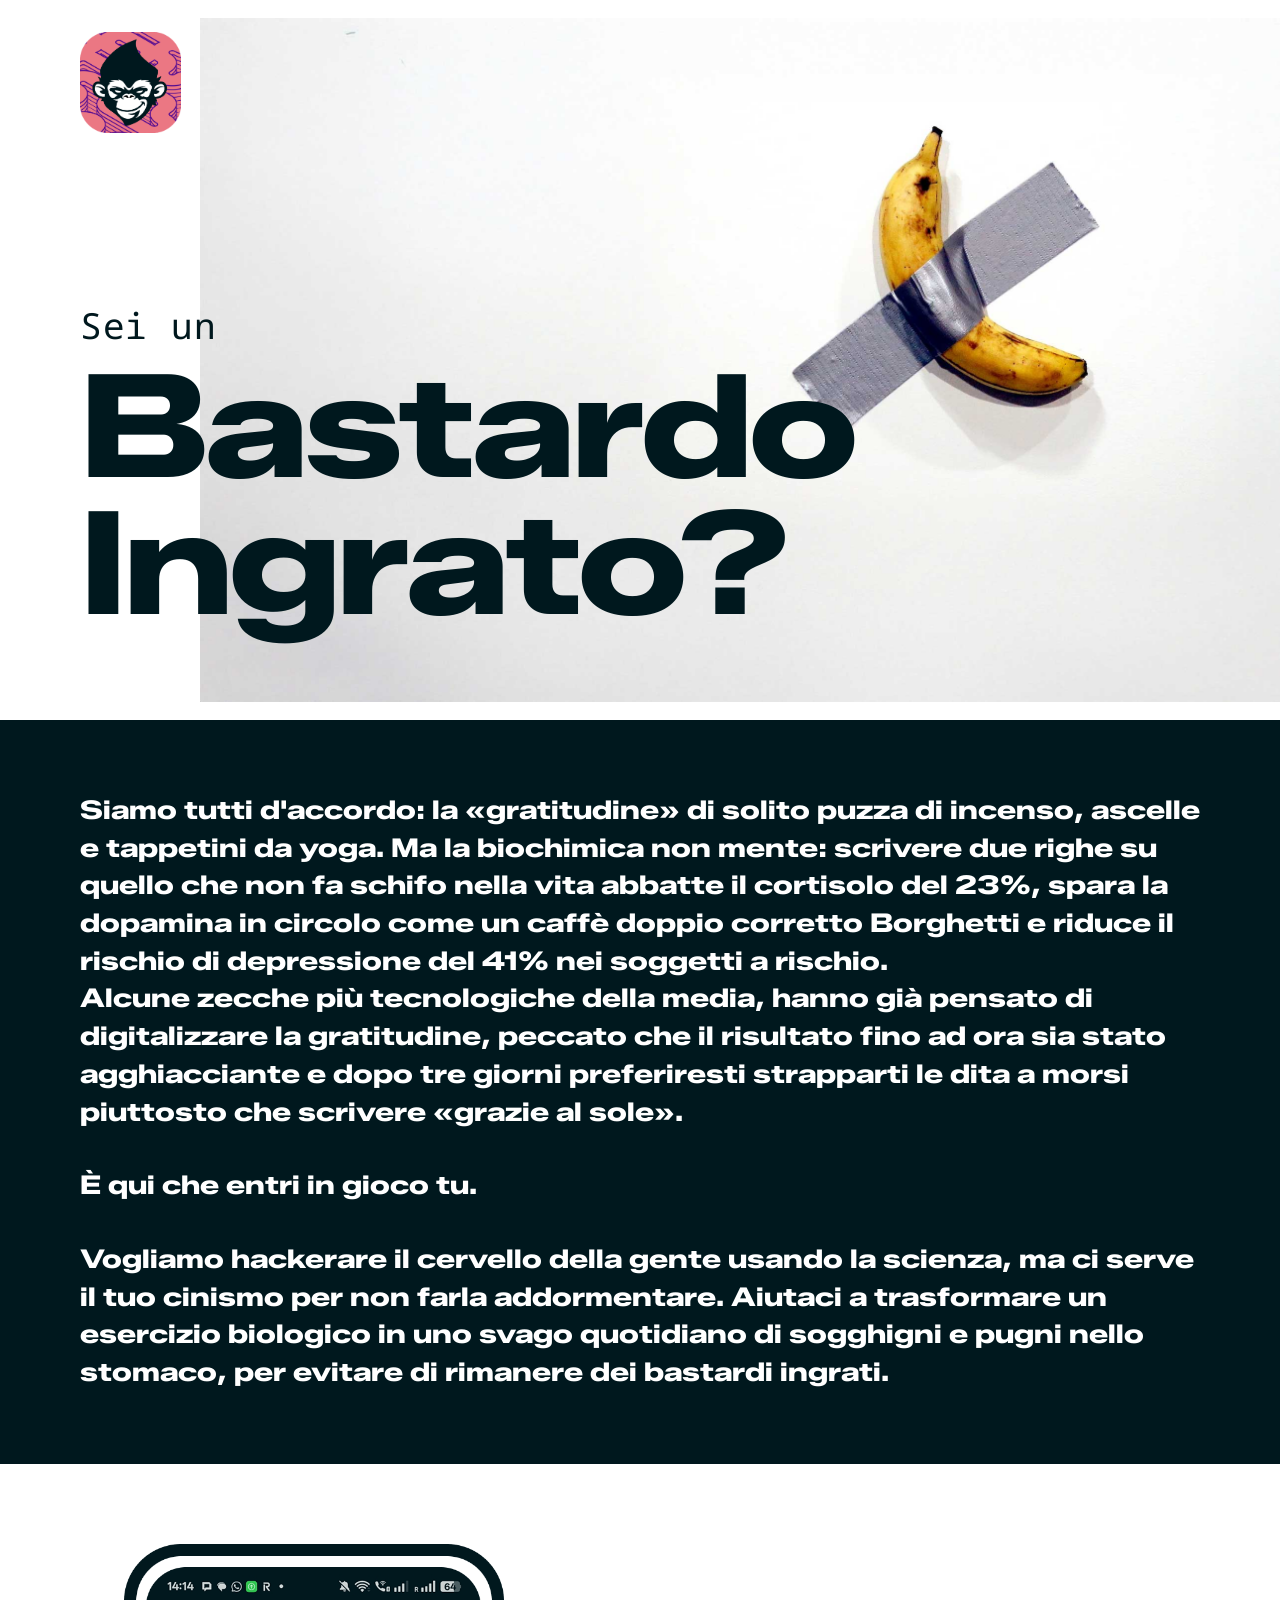
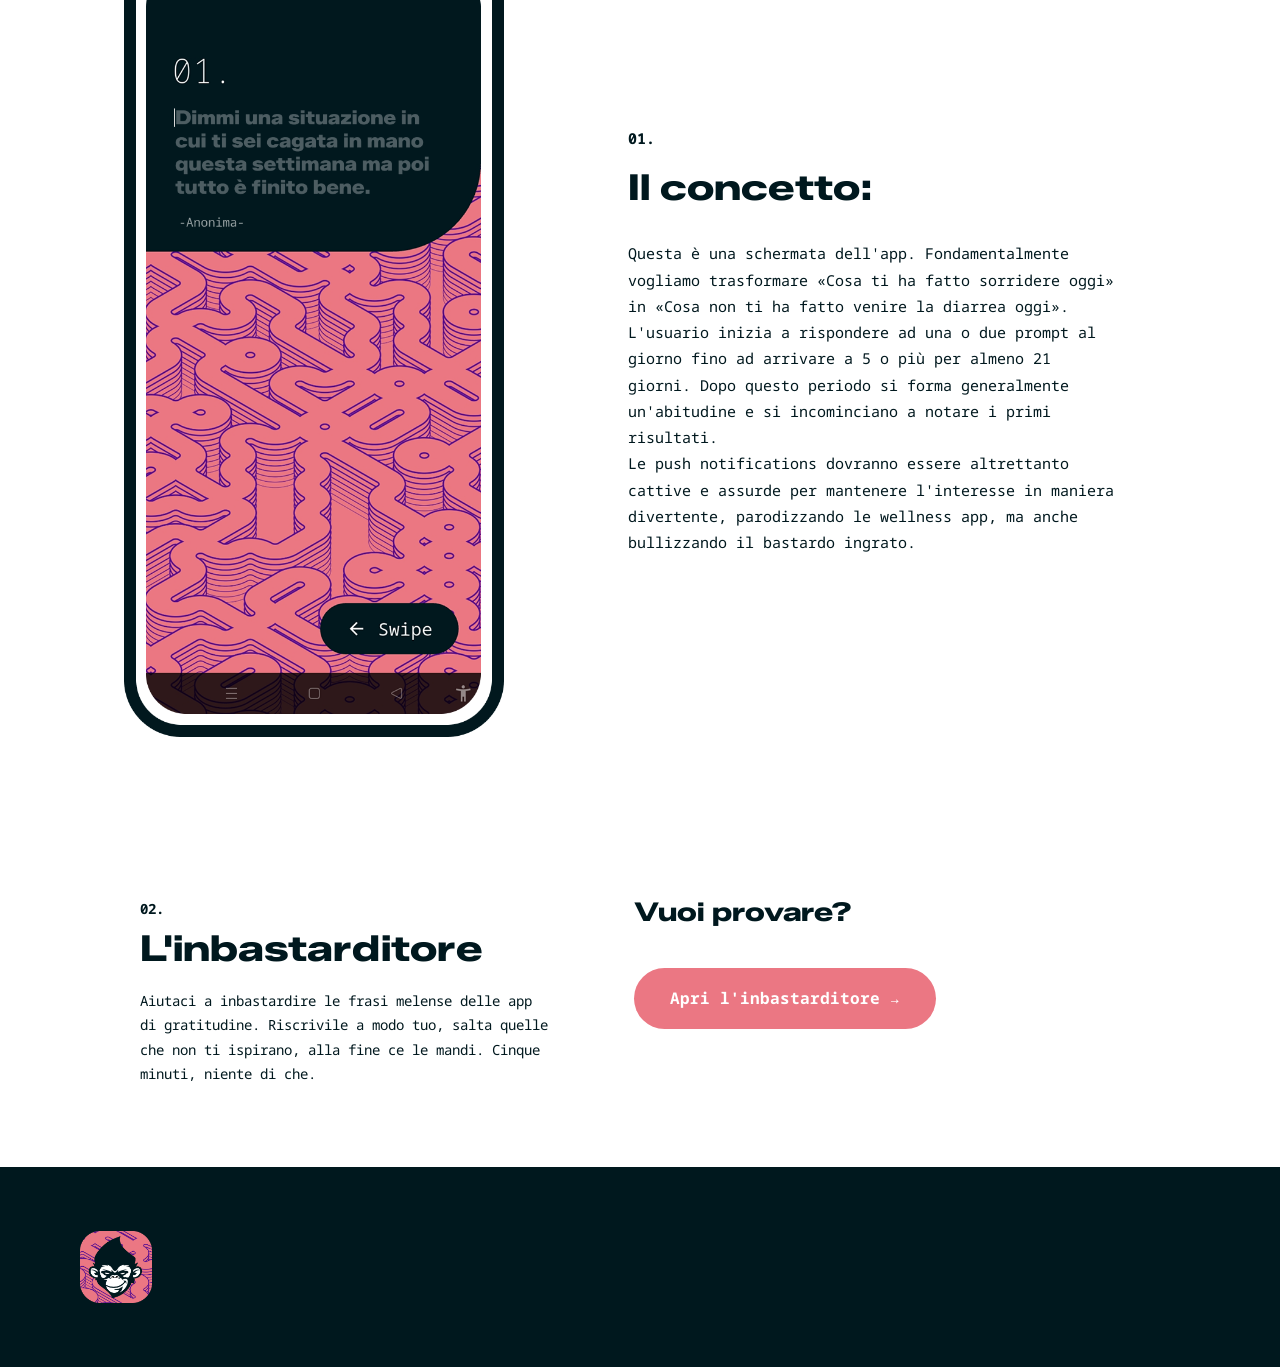
==== commit ef5ff006: "feat(bastard): extract Inbastarditore to /bastard/imbastarditore/ Moves the prompt composer + review" ====
--- a/bastard/index.html
+++ b/bastard/index.html
@@ -609,17 +609,11 @@
         <div class="card-imbastarditore">
             <p class="section-number">02.</p>
             <h3>L'inbastarditore</h3>
-            <p>Qui di seguito ci sono prompt e push notifications tipiche delle app di gratitudine che vanno «inbastadite». Per esempio «Descrivi un momento di pace che hai vissuto oggi.» Deve diventare qualcosa tipo: «A parte i 5 minuti di scrolling in macchina prima di salire in casa, quando ti sei sentito rilassato/a oggi?» Puoi scrivere una o più versioni e poi inviare (→). Se non ti viene in mente nulla semplicemente salta (x) e apparirà un'altra linea di testo di seguito che magari ti ispira di più. Alla fine vedrai tutte le frasi che hai creato e potrai modificarle un'ultima volta se vuoi prima di inviare definitivamente. Buon divertimento, ma soprattutto GRAZIE!</p>
+            <p>Aiutaci a inbastardire le frasi melense delle app di gratitudine. Riscrivile a modo tuo, salta quelle che non ti ispirano, alla fine ce le mandi. Cinque minuti, niente di che.</p>
         </div>
-        <div class="card-profumo">
-            <h3 id="prompt-heading">Quale profumo ti evoca un bel ricordo?</h3>
-            <textarea class="mock-input" placeholder="Scrivi qui la tua versione bastarda del prompt o push notification"></textarea>
-            <div class="button-row">
-                <button class="pill pill-back"><img src="assets/back.svg" alt="Indietro"></button>
-                <button class="pill pill-fine">Fine</button>
-                <button class="pill pill-skip"><img src="assets/x.svg" alt="Salta"></button>
-                <button class="pill pill-next"><img src="assets/arrow.svg" alt="Invia"></button>
-            </div>
+        <div class="card-profumo" style="display:flex;flex-direction:column;justify-content:center;align-items:flex-start;gap:20px;">
+            <h3>Vuoi provare?</h3>
+            <a href="imbastarditore/" style="display:inline-block;background:var(--pink);color:var(--white);padding:18px 36px;border-radius:50px;font-family:var(--font-body);font-weight:700;font-size:16px;text-decoration:none;">Apri l'inbastarditore →</a>
         </div>
     </section>
 
@@ -627,190 +621,6 @@
     <footer>
         <img src="assets/Ungrateful monkey@3x.png" alt="Bastardo Ingrato" class="logo-icon">
     </footer>
-    <!-- Review overlay -->
-    <div id="review-overlay" class="review-overlay" style="display:none">
-        <div class="review-header">
-            <h2>Le tue risposte</h2>
-            <input type="text" id="user-name" class="name-input" placeholder="Il tuo nome" autocomplete="name">
-        </div>
-        <div class="review-body" id="review-body"></div>
-        <div class="review-footer">
-            <button id="btn-submit-all" class="submit-all">Invia tutto</button>
-        </div>
-    </div>
-
-    <script>
-        const SUPABASE_URL = 'https://eqavyxuhkdvhnpfytowj.supabase.co';
-        const SUPABASE_KEY = 'sb_publishable_D_kB-YFd79qvUL6mhdODuQ_KWMuZwS2';
-        const sessionId = crypto.randomUUID();
-
-        const textarea = document.querySelector('.mock-input');
-        const btnNext = document.querySelector('.pill-next');
-        const btnSkip = document.querySelector('.pill-skip');
-        const btnFine = document.querySelector('.pill-fine');
-        const btnBack = document.querySelector('.pill-back');
-        const heading = document.getElementById('prompt-heading');
-        const overlay = document.getElementById('review-overlay');
-
-        const prompts = [
-            'Cosa ti ha fatto sorridere oggi?',
-            'Di cosa sei più orgoglioso nella tua vita in questo momento?',
-            'Qual è un tuo talento o una tua abilità per cui sei grato?',
-            'Qual è la lezione più importante che hai imparato quest\'anno?',
-            'Cosa rende la tua casa un posto speciale?',
-            'Qual è la parte della tua giornata che preferisci?',
-            'Cosa ti dà speranza per il futuro?',
-            'Qual è un traguardo che hai raggiunto, anche se piccolo?',
-            'Di cosa sei grato riguardo alla tua salute oggi?',
-            'Qual è la cosa migliore che ti è successa questa settimana?',
-            'Chi è la persona che ti ispira di più?',
-            'Quale atto di gentilezza hai ricevuto di recente?',
-            'Descrivi un amico che c\'è sempre stato per te.',
-            'Cosa apprezzi di più dei tuoi genitori?',
-            'Scrivi di qualcuno che ti ha fatto ridere oggi.',
-            'Quale conversazione ti ha lasciato una bella sensazione?',
-            'Chi è un collega che ti rende il lavoro più facile?',
-            'Pensa a un insegnante che ha cambiato la tua prospettiva.',
-            'Qual è una qualità che ammiri negli altri e che possiedi anche tu?',
-            'Di cosa sei grato nella tua relazione attuale o passata?',
-            'Qual è un suono che trovi rilassante?',
-            'Descrivi un pasto delizioso che hai mangiato di recente.',
-            'Qual è il tuo posto preferito nella natura?',
-            'Di cosa sei grato nel clima di oggi?',
-            'Quale profumo ti evoca un bel ricordo?',
-            'Qual è il libro o il film che ti ha cambiato la vita?',
-            'Cosa apprezzi della città o del quartiere in cui vivi?',
-            'Qual è un oggetto materiale che possiedi e che ti semplifica la vita?',
-            'Di cosa sei grato quando guardi fuori dalla finestra?',
-            'Qual è la tua canzone preferita del momento e perché ti rende felice?',
-            'Quale errore hai fatto che però ti ha insegnato qualcosa di utile?',
-            'Come sei cambiato in meglio negli ultimi cinque anni?',
-            'Qual è una sfida che hai superato e che ti ha reso più forte?',
-            'Cosa ti piace del tuo lavoro o della tua carriera?',
-            'Qual è un vizio o una cattiva abitudine che sei riuscito a cambiare?',
-            'Di cosa sei grato nel tuo percorso di crescita personale?',
-            'Quale paura sei riuscito ad affrontare recentemente?',
-            'Cosa ti rende unico rispetto a chiunque altro?',
-            'Qual è una risorsa o uno strumento che ti aiuta a gestire lo stress?',
-            'Di quale decisione presa nel passato sei ancora grato oggi?',
-            'Cosa hai apprezzato della tua tazza di caffè o tè stamattina?',
-            'Di quale comfort moderno non potresti fare a meno?',
-            'Qual è stata la cosa più bella che hai visto mentre andavi al lavoro?',
-            'Cosa ti rende grato di avere un corpo che funziona?',
-            'Qual è un piccolo piacere quotidiano che dai per scontato?',
-            'Descrivi un momento di pace che hai vissuto oggi.',
-            'Quale capo d\'abbigliamento ti fa sentire bene quando lo indossi?',
-            'Di cosa sei grato riguardo al tuo letto o al tuo riposo?',
-            'Qual è un hobby che ti permette di staccare la spina?',
-            'Cosa ti fa sentire fortunato di essere vivo proprio in questo momento storico?'
-        ];
-
-        for (let i = prompts.length - 1; i > 0; i--) {
-            const j = Math.floor(Math.random() * (i + 1));
-            [prompts[i], prompts[j]] = [prompts[j], prompts[i]];
-        }
-
-        heading.textContent = prompts[0];
-
-        let promptIndex = 0;
-        let typing = false;
-        const submittedTexts = new Map();
-
-        function typewriter(text, speed = 20) {
-            if (typing) return;
-            typing = true;
-            heading.textContent = '';
-            let i = 0;
-            const interval = setInterval(() => {
-                heading.textContent += text[i++];
-                if (i >= text.length) {
-                    clearInterval(interval);
-                    typing = false;
-                }
-            }, speed);
-        }
-
-        function advancePrompt() {
-            promptIndex = (promptIndex + 1) % prompts.length;
-            typewriter(prompts[promptIndex]);
-        }
-
-        function autoResize(el) {
-            el.style.height = 'auto';
-            el.style.height = el.scrollHeight + 'px';
-        }
-
-        btnNext.addEventListener('click', () => {
-            const text = textarea.value.trim();
-            if (!text) return;
-            submittedTexts.set(promptIndex, text);
-            textarea.value = '';
-            advancePrompt();
-        });
-
-        btnSkip.addEventListener('click', () => {
-            textarea.value = '';
-            advancePrompt();
-        });
-
-        btnBack.addEventListener('click', () => {
-            if (promptIndex === 0) return;
-            promptIndex--;
-            textarea.value = submittedTexts.get(promptIndex) || '';
-            typewriter(prompts[promptIndex]);
-        });
-
-        btnFine.addEventListener('click', () => {
-            const currentText = textarea.value.trim();
-            if (currentText) submittedTexts.set(promptIndex, currentText);
-            if (submittedTexts.size === 0) return;
-
-            const reviewBody = document.getElementById('review-body');
-            reviewBody.innerHTML = '';
-
-            for (const [index, text] of submittedTexts) {
-                const item = document.createElement('div');
-                item.className = 'review-item';
-                item.dataset.index = index;
-                item.innerHTML = `<label>${prompts[index]}</label><textarea rows="2">${text}</textarea>`;
-                reviewBody.appendChild(item);
-            }
-
-            overlay.style.display = 'flex';
-
-            requestAnimationFrame(() => {
-                reviewBody.querySelectorAll('textarea').forEach(ta => {
-                    autoResize(ta);
-                    ta.addEventListener('input', () => autoResize(ta));
-                });
-            });
-        });
-
-        document.getElementById('btn-submit-all').addEventListener('click', async () => {
-            const name = document.getElementById('user-name').value.trim();
-            const items = document.querySelectorAll('.review-item');
-
-            await Promise.all(Array.from(items).map(item => {
-                const index = parseInt(item.dataset.index);
-                const text = item.querySelector('textarea').value.trim();
-                return fetch(`${SUPABASE_URL}/rest/v1/Bastard%20Submissions`, {
-                    method: 'POST',
-                    headers: {
-                        'Content-Type': 'application/json',
-                        'apikey': SUPABASE_KEY,
-                        'Authorization': `Bearer ${SUPABASE_KEY}`,
-                        'Prefer': 'return=minimal'
-                    },
-                    body: JSON.stringify({ text, name, prompt: prompts[index], session_id: sessionId })
-                });
-            }));
-
-            overlay.innerHTML = `
-                <div class="review-thanks">
-                    <h2>Grazie!</h2>
-                    <p>Le tue risposte sono state inviate.</p>
-                </div>`;
-        });
-    </script>
+
 </body>
 </html>
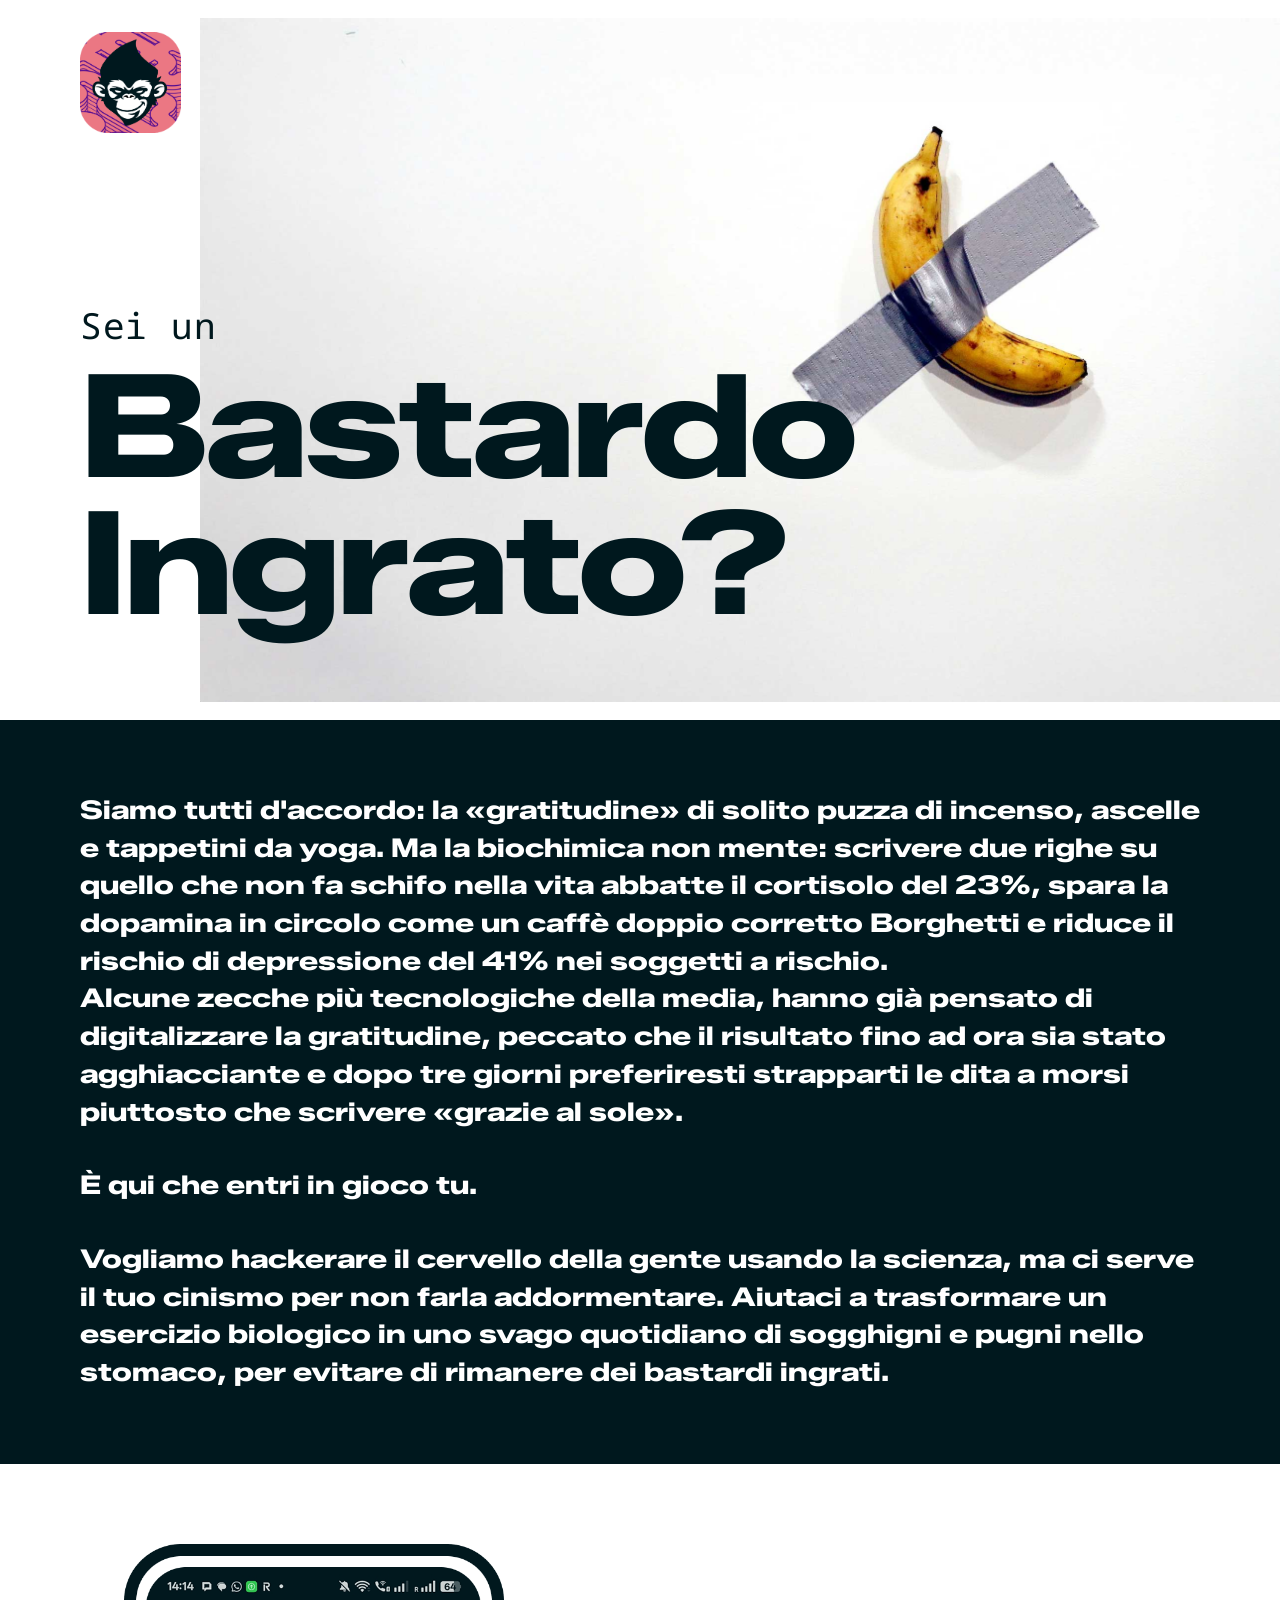
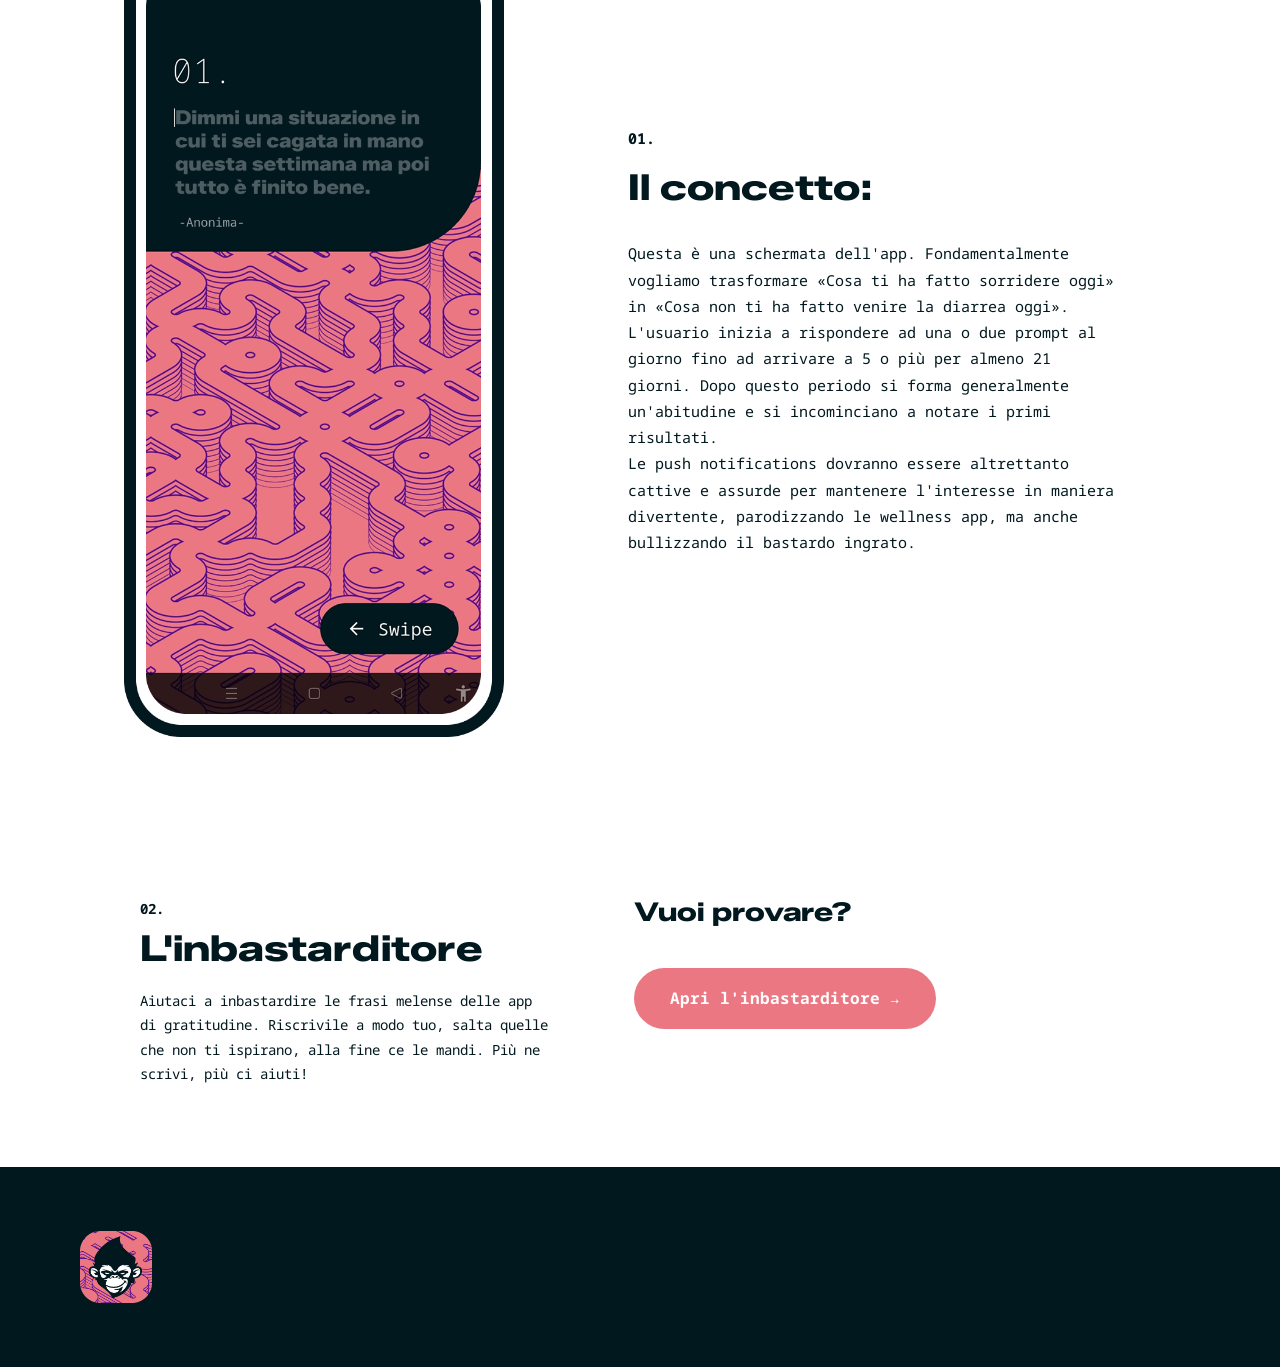
==== commit e6226ebd: "copy(bastard): replace '5 minutes' line with 'più ne scrivi, più ci aiuti\!'" ====
--- a/bastard/index.html
+++ b/bastard/index.html
@@ -609,7 +609,7 @@
         <div class="card-imbastarditore">
             <p class="section-number">02.</p>
             <h3>L'inbastarditore</h3>
-            <p>Aiutaci a inbastardire le frasi melense delle app di gratitudine. Riscrivile a modo tuo, salta quelle che non ti ispirano, alla fine ce le mandi. Cinque minuti, niente di che.</p>
+            <p>Aiutaci a inbastardire le frasi melense delle app di gratitudine. Riscrivile a modo tuo, salta quelle che non ti ispirano, alla fine ce le mandi. Più ne scrivi, più ci aiuti!</p>
         </div>
         <div class="card-profumo" style="display:flex;flex-direction:column;justify-content:center;align-items:flex-start;gap:20px;">
             <h3>Vuoi provare?</h3>
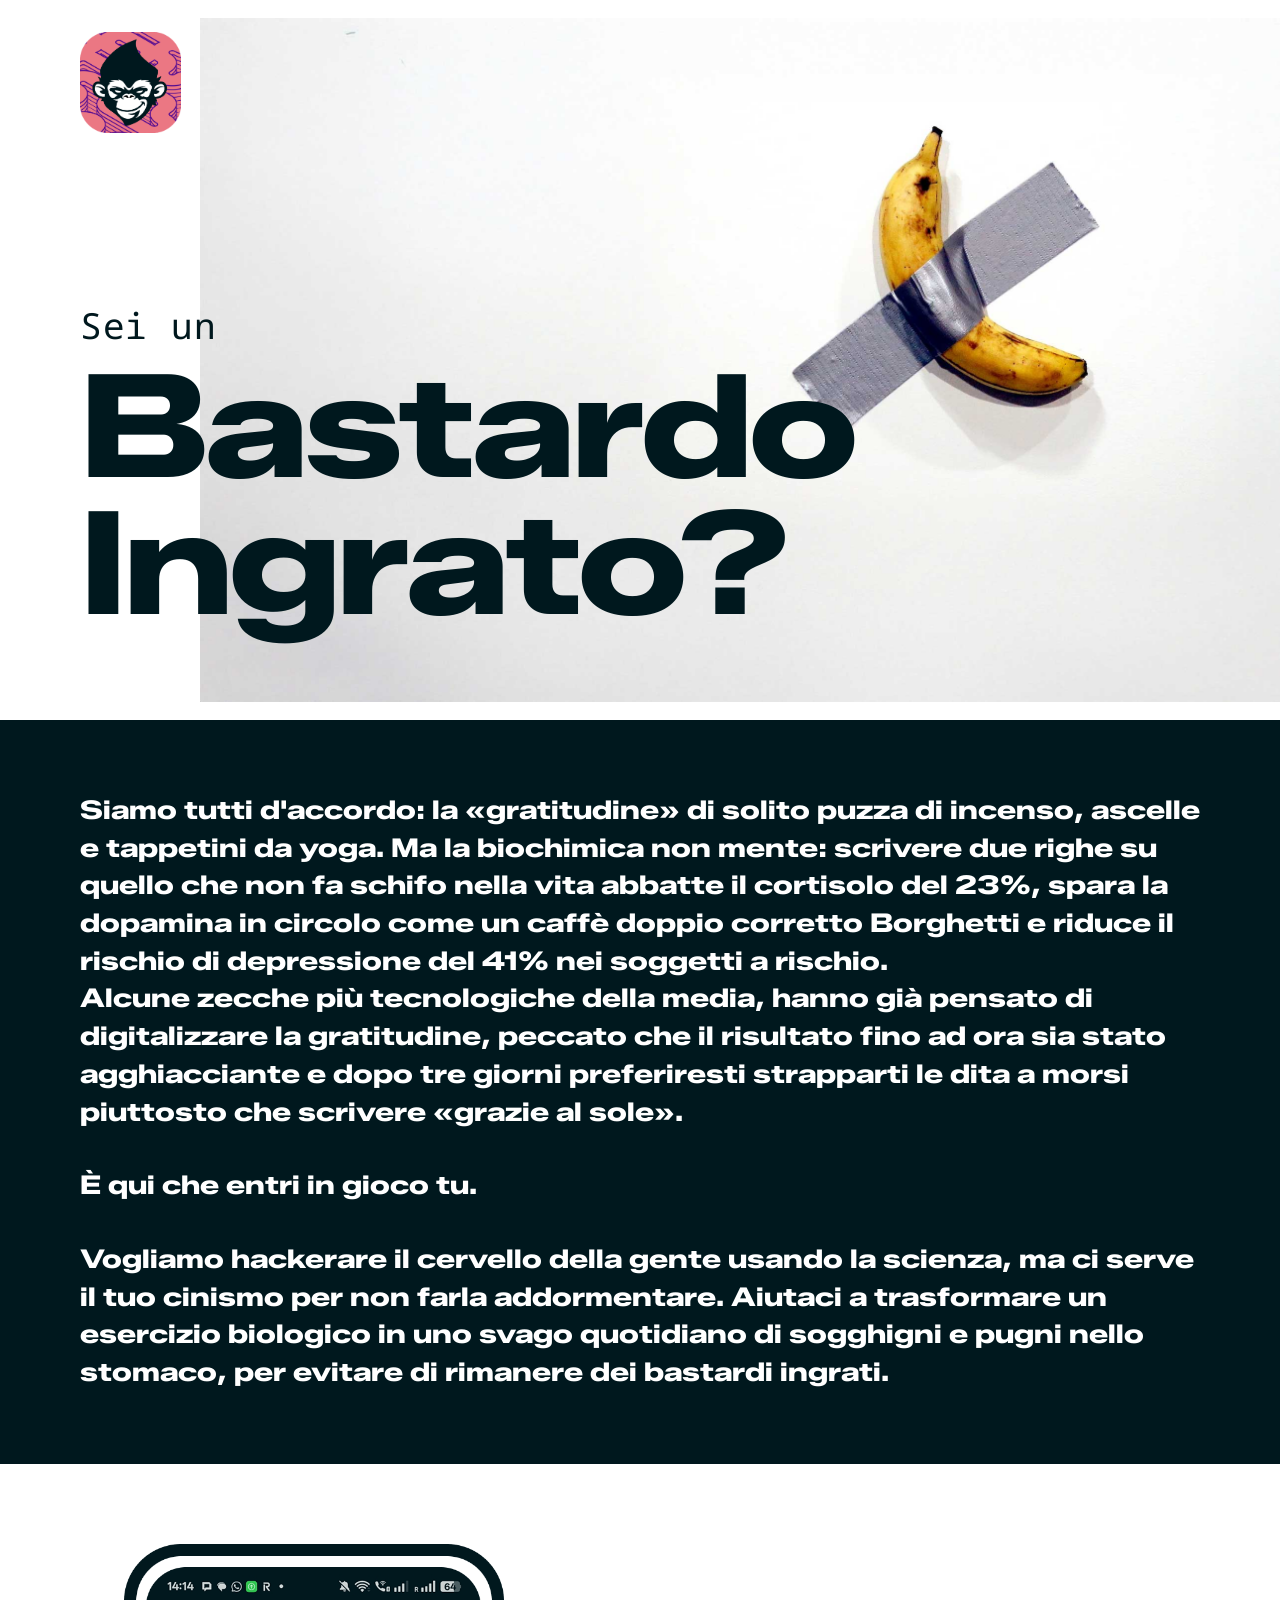
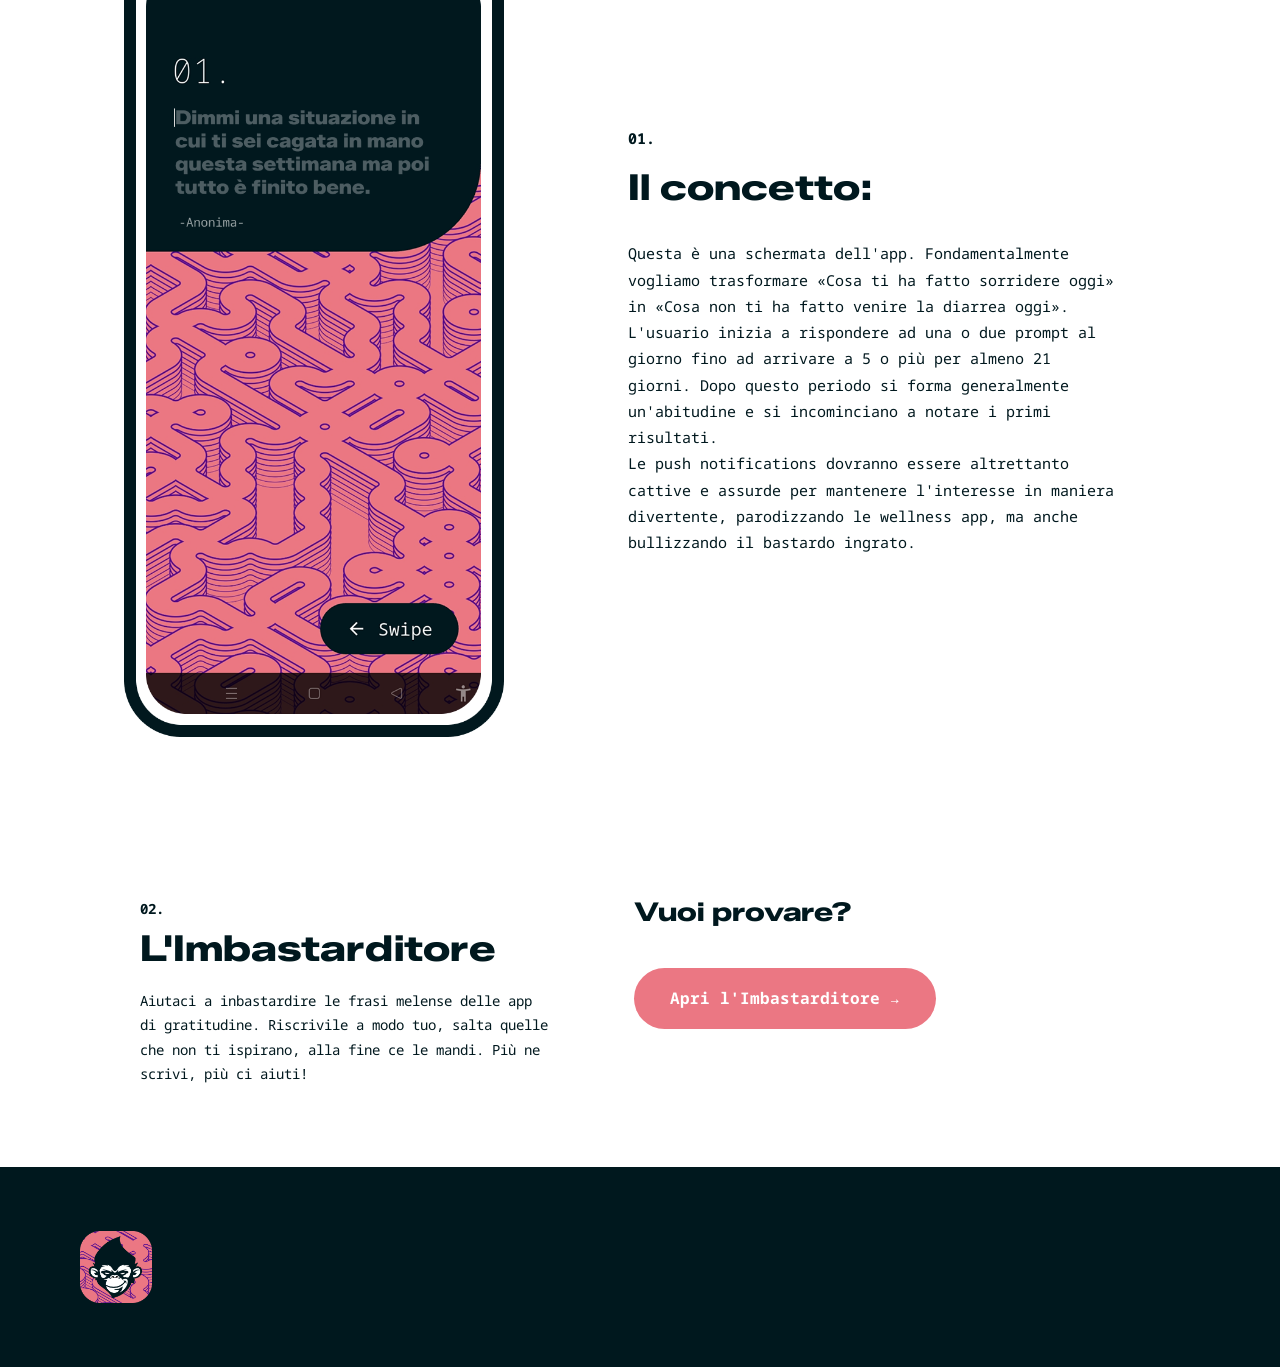
==== commit 165ec85c: "fix(bastard landing): correct spelling to L'Imbastarditore" ====
--- a/bastard/index.html
+++ b/bastard/index.html
@@ -608,12 +608,12 @@
     <section class="bottom-cards">
         <div class="card-imbastarditore">
             <p class="section-number">02.</p>
-            <h3>L'inbastarditore</h3>
+            <h3>L'Imbastarditore</h3>
             <p>Aiutaci a inbastardire le frasi melense delle app di gratitudine. Riscrivile a modo tuo, salta quelle che non ti ispirano, alla fine ce le mandi. Più ne scrivi, più ci aiuti!</p>
         </div>
         <div class="card-profumo" style="display:flex;flex-direction:column;justify-content:center;align-items:flex-start;gap:20px;">
             <h3>Vuoi provare?</h3>
-            <a href="imbastarditore/" style="display:inline-block;background:var(--pink);color:var(--white);padding:18px 36px;border-radius:50px;font-family:var(--font-body);font-weight:700;font-size:16px;text-decoration:none;">Apri l'inbastarditore →</a>
+            <a href="imbastarditore/" style="display:inline-block;background:var(--pink);color:var(--white);padding:18px 36px;border-radius:50px;font-family:var(--font-body);font-weight:700;font-size:16px;text-decoration:none;">Apri l'Imbastarditore →</a>
         </div>
     </section>
 
